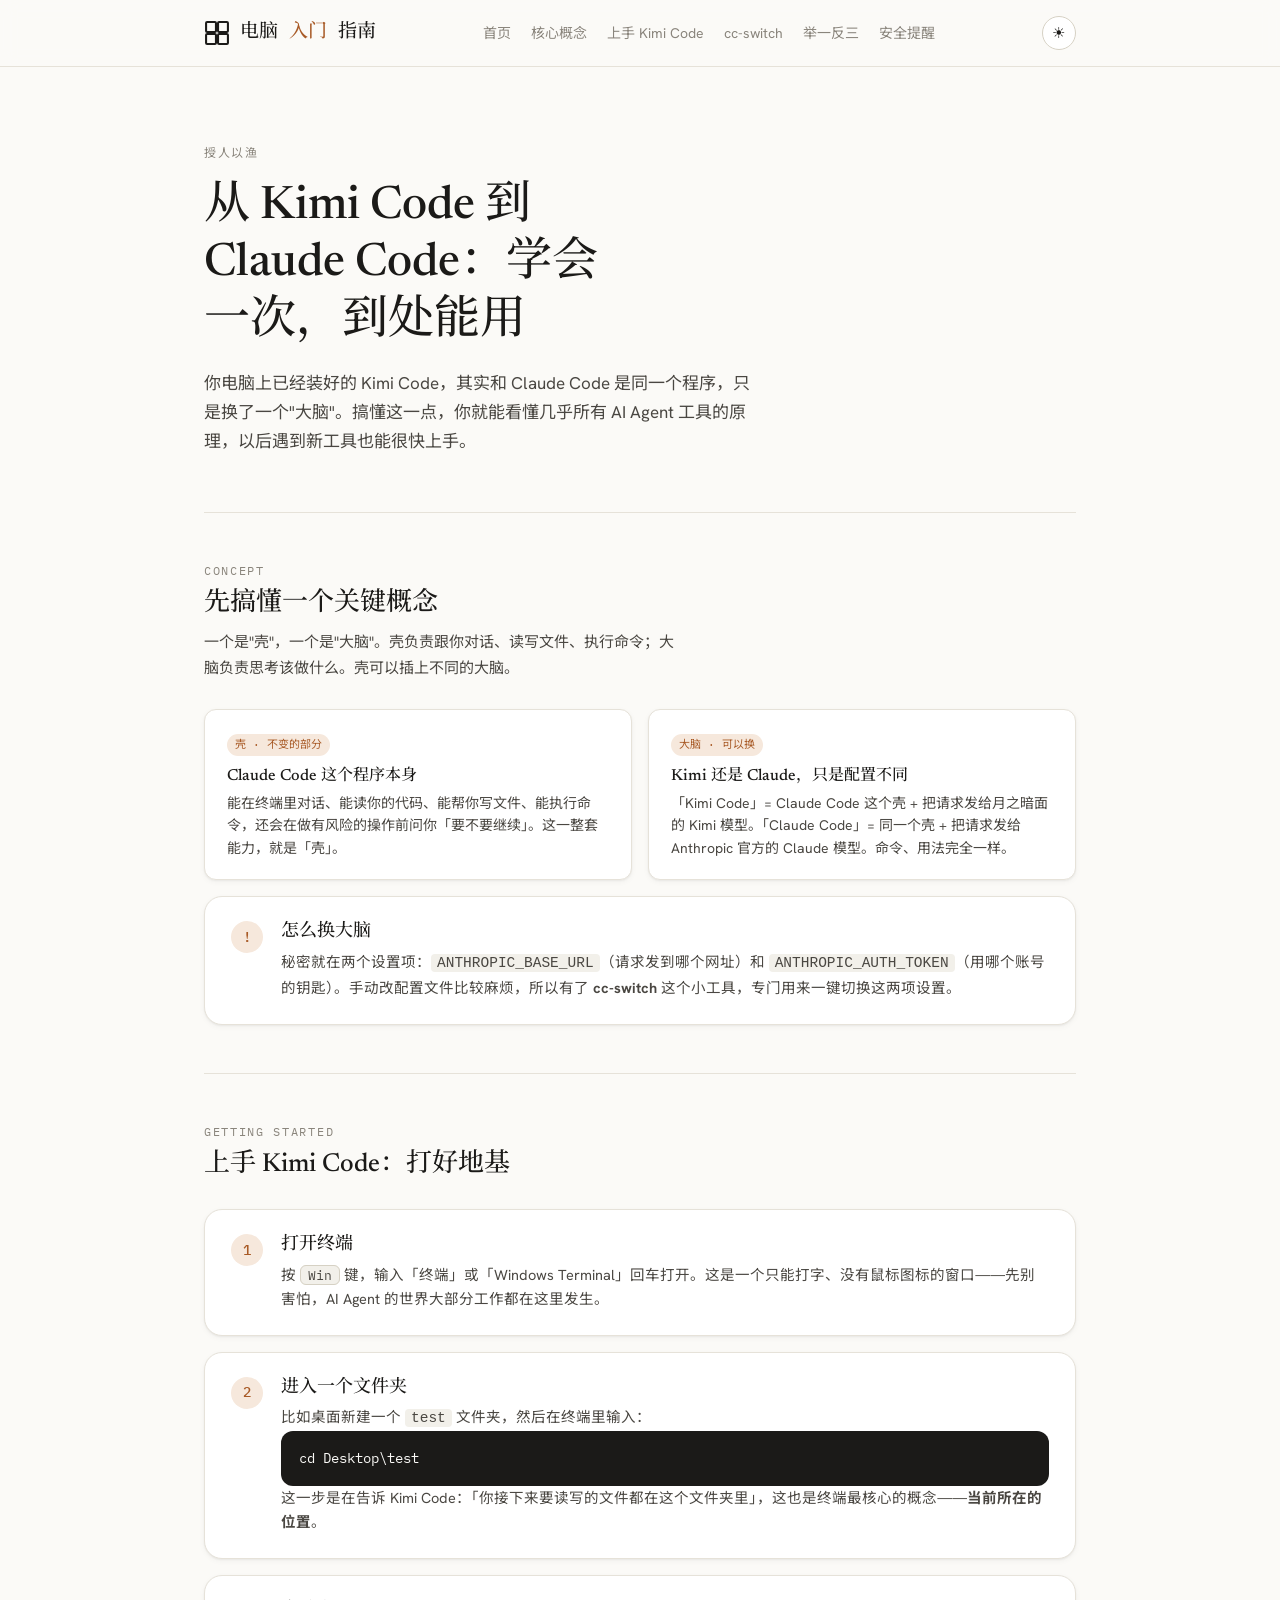
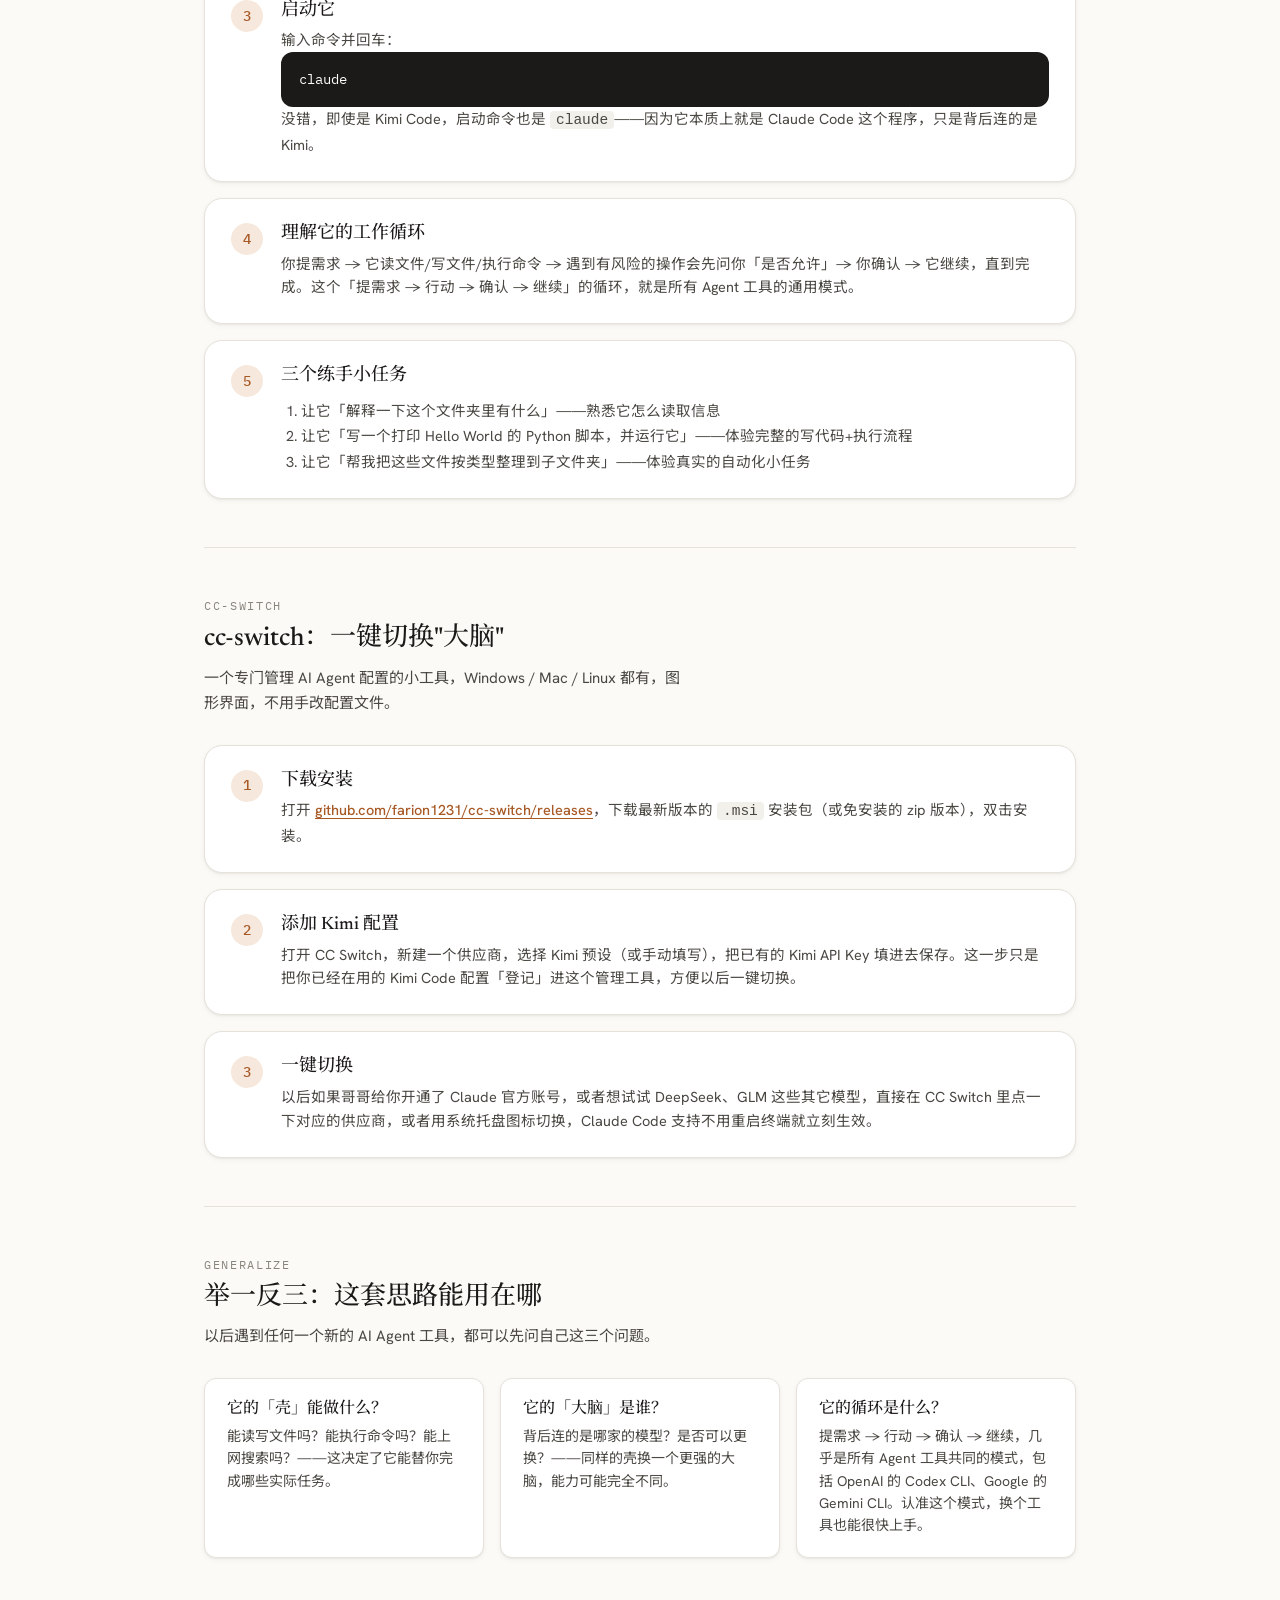
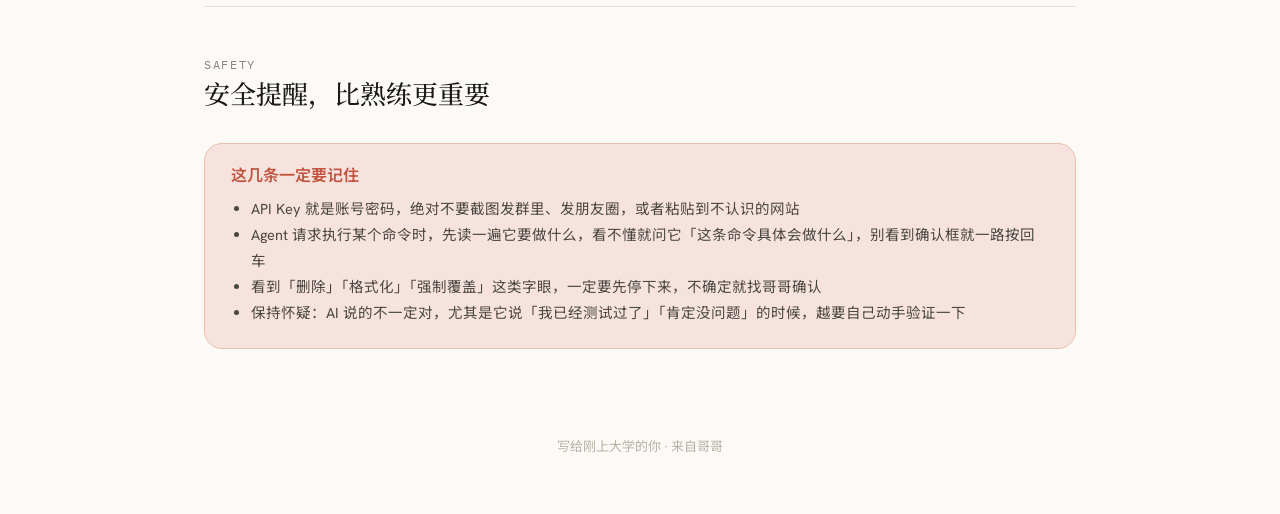
==== agent.html @ 042abc33 "Initial computer & AI agent onboarding guide" ====
<!DOCTYPE html>
<html lang="zh" data-theme="light">
<head>
<meta charset="UTF-8">
<meta name="viewport" content="width=device-width, initial-scale=1">
<title>Agent 实战教程 · 从 Kimi Code 到 Claude Code</title>
<link rel="icon" type="image/svg+xml" href="favicon.svg">
<script>
  (function () {
    try {
      var saved = localStorage.getItem('gn-theme');
      var theme = saved === 'dark' || saved === 'light'
        ? saved
        : (window.matchMedia('(prefers-color-scheme: dark)').matches ? 'dark' : 'light');
      document.documentElement.setAttribute('data-theme', theme);
    } catch (e) {}
  })();
</script>
<link rel="stylesheet" href="style.css">
</head>
<body>

<header>
  <div class="header-inner">
    <a class="brand" href="index.html"><svg viewBox="0 0 100 100" width="26" height="26" role="img" aria-label="Windows"><title>Windows</title><g fill="none" stroke="currentColor" stroke-width="8" stroke-linejoin="round"><rect x="8" y="8" width="38" height="38" rx="4"/><rect x="54" y="8" width="38" height="38" rx="4"/><rect x="8" y="54" width="38" height="38" rx="4"/><rect x="54" y="54" width="38" height="38" rx="4"/></g></svg>电脑 <span>入门</span> 指南</a>
    <nav>
      <a href="index.html">首页</a>
      <a href="#concept">核心概念</a>
      <a href="#kimi">上手 Kimi Code</a>
      <a href="#ccswitch">cc-switch</a>
      <a href="#generalize">举一反三</a>
      <a href="#safety">安全提醒</a>
    </nav>
    <button class="theme-btn" id="themeBtn" aria-label="切换深浅色模式">☀</button>
  </div>
</header>

<div class="container">
  <section class="hero">
    <span class="eyebrow">授人以渔</span>
    <h1>从 Kimi Code 到 Claude Code：学会一次，到处能用</h1>
    <p>你电脑上已经装好的 Kimi Code，其实和 Claude Code 是同一个程序，只是换了一个"大脑"。搞懂这一点，你就能看懂几乎所有 AI Agent 工具的原理，以后遇到新工具也能很快上手。</p>
  </section>

  <section id="concept">
    <div class="section-head">
      <span class="eyebrow">CONCEPT</span>
      <h2>先搞懂一个关键概念</h2>
      <p class="lead">一个是"壳"，一个是"大脑"。壳负责跟你对话、读写文件、执行命令；大脑负责思考该做什么。壳可以插上不同的大脑。</p>
    </div>
    <div class="grid">
      <div class="card">
        <span class="tag">壳 · 不变的部分</span>
        <h3>Claude Code 这个程序本身</h3>
        <p>能在终端里对话、能读你的代码、能帮你写文件、能执行命令，还会在做有风险的操作前问你「要不要继续」。这一整套能力，就是「壳」。</p>
      </div>
      <div class="card">
        <span class="tag">大脑 · 可以换</span>
        <h3>Kimi 还是 Claude，只是配置不同</h3>
        <p>「Kimi Code」= Claude Code 这个壳 + 把请求发给月之暗面的 Kimi 模型。「Claude Code」= 同一个壳 + 把请求发给 Anthropic 官方的 Claude 模型。命令、用法完全一样。</p>
      </div>
    </div>
    <div class="stage" style="margin-top:16px">
      <div class="stage-num">!</div>
      <div>
        <h3>怎么换大脑</h3>
        <p>秘密就在两个设置项：<code>ANTHROPIC_BASE_URL</code>（请求发到哪个网址）和 <code>ANTHROPIC_AUTH_TOKEN</code>（用哪个账号的钥匙）。手动改配置文件比较麻烦，所以有了 <b>cc-switch</b> 这个小工具，专门用来一键切换这两项设置。</p>
      </div>
    </div>
  </section>

  <section id="kimi">
    <div class="section-head">
      <span class="eyebrow">GETTING STARTED</span>
      <h2>上手 Kimi Code：打好地基</h2>
    </div>
    <div class="timeline">
      <div class="stage">
        <div class="stage-num">1</div>
        <div>
          <h3>打开终端</h3>
          <p>按 <kbd>Win</kbd> 键，输入「终端」或「Windows Terminal」回车打开。这是一个只能打字、没有鼠标图标的窗口——先别害怕，AI Agent 的世界大部分工作都在这里发生。</p>
        </div>
      </div>
      <div class="stage">
        <div class="stage-num">2</div>
        <div>
          <h3>进入一个文件夹</h3>
          <p>比如桌面新建一个 <code>test</code> 文件夹，然后在终端里输入：</p>
          <div class="code-block">cd Desktop\test</div>
          <p>这一步是在告诉 Kimi Code：「你接下来要读写的文件都在这个文件夹里」，这也是终端最核心的概念——<b>当前所在的位置</b>。</p>
        </div>
      </div>
      <div class="stage">
        <div class="stage-num">3</div>
        <div>
          <h3>启动它</h3>
          <p>输入命令并回车：</p>
          <div class="code-block">claude</div>
          <p>没错，即使是 Kimi Code，启动命令也是 <code>claude</code>——因为它本质上就是 Claude Code 这个程序，只是背后连的是 Kimi。</p>
        </div>
      </div>
      <div class="stage">
        <div class="stage-num">4</div>
        <div>
          <h3>理解它的工作循环</h3>
          <p>你提需求 → 它读文件/写文件/执行命令 → 遇到有风险的操作会先问你「是否允许」→ 你确认 → 它继续，直到完成。这个「提需求 → 行动 → 确认 → 继续」的循环，就是所有 Agent 工具的通用模式。</p>
        </div>
      </div>
      <div class="stage">
        <div class="stage-num">5</div>
        <div>
          <h3>三个练手小任务</h3>
          <ol>
            <li>让它「解释一下这个文件夹里有什么」——熟悉它怎么读取信息</li>
            <li>让它「写一个打印 Hello World 的 Python 脚本，并运行它」——体验完整的写代码+执行流程</li>
            <li>让它「帮我把这些文件按类型整理到子文件夹」——体验真实的自动化小任务</li>
          </ol>
        </div>
      </div>
    </div>
  </section>

  <section id="ccswitch">
    <div class="section-head">
      <span class="eyebrow">CC-SWITCH</span>
      <h2>cc-switch：一键切换"大脑"</h2>
      <p class="lead">一个专门管理 AI Agent 配置的小工具，Windows / Mac / Linux 都有，图形界面，不用手改配置文件。</p>
    </div>
    <div class="timeline">
      <div class="stage">
        <div class="stage-num">1</div>
        <div>
          <h3>下载安装</h3>
          <p>打开 <a class="link" href="https://github.com/farion1231/cc-switch/releases" target="_blank" rel="noopener">github.com/farion1231/cc-switch/releases</a>，下载最新版本的 <code>.msi</code> 安装包（或免安装的 zip 版本），双击安装。</p>
        </div>
      </div>
      <div class="stage">
        <div class="stage-num">2</div>
        <div>
          <h3>添加 Kimi 配置</h3>
          <p>打开 CC Switch，新建一个供应商，选择 Kimi 预设（或手动填写），把已有的 Kimi API Key 填进去保存。这一步只是把你已经在用的 Kimi Code 配置「登记」进这个管理工具，方便以后一键切换。</p>
        </div>
      </div>
      <div class="stage">
        <div class="stage-num">3</div>
        <div>
          <h3>一键切换</h3>
          <p>以后如果哥哥给你开通了 Claude 官方账号，或者想试试 DeepSeek、GLM 这些其它模型，直接在 CC Switch 里点一下对应的供应商，或者用系统托盘图标切换，Claude Code 支持不用重启终端就立刻生效。</p>
        </div>
      </div>
    </div>
  </section>

  <section id="generalize">
    <div class="section-head">
      <span class="eyebrow">GENERALIZE</span>
      <h2>举一反三：这套思路能用在哪</h2>
      <p class="lead">以后遇到任何一个新的 AI Agent 工具，都可以先问自己这三个问题。</p>
    </div>
    <div class="grid">
      <div class="card">
        <h3>它的「壳」能做什么？</h3>
        <p>能读写文件吗？能执行命令吗？能上网搜索吗？——这决定了它能替你完成哪些实际任务。</p>
      </div>
      <div class="card">
        <h3>它的「大脑」是谁？</h3>
        <p>背后连的是哪家的模型？是否可以更换？——同样的壳换一个更强的大脑，能力可能完全不同。</p>
      </div>
      <div class="card">
        <h3>它的循环是什么？</h3>
        <p>提需求 → 行动 → 确认 → 继续，几乎是所有 Agent 工具共同的模式，包括 OpenAI 的 Codex CLI、Google 的 Gemini CLI。认准这个模式，换个工具也能很快上手。</p>
      </div>
    </div>
  </section>

  <section id="safety">
    <div class="section-head">
      <span class="eyebrow">SAFETY</span>
      <h2>安全提醒，比熟练更重要</h2>
    </div>
    <div class="callout warn">
      <h3>这几条一定要记住</h3>
      <ul>
        <li>API Key 就是账号密码，绝对不要截图发群里、发朋友圈，或者粘贴到不认识的网站</li>
        <li>Agent 请求执行某个命令时，先读一遍它要做什么，看不懂就问它「这条命令具体会做什么」，别看到确认框就一路按回车</li>
        <li>看到「删除」「格式化」「强制覆盖」这类字眼，一定要先停下来，不确定就找哥哥确认</li>
        <li>保持怀疑：AI 说的不一定对，尤其是它说「我已经测试过了」「肯定没问题」的时候，越要自己动手验证一下</li>
      </ul>
    </div>
  </section>

  <footer>
    <p>写给刚上大学的你 · 来自哥哥</p>
  </footer>
</div>

<script>
  var btn = document.getElementById('themeBtn');
  function syncBtn(){
    var t = document.documentElement.getAttribute('data-theme');
    btn.textContent = t === 'dark' ? '☾' : '☀';
  }
  syncBtn();
  btn.addEventListener('click', function () {
    var current = document.documentElement.getAttribute('data-theme');
    var next = current === 'dark' ? 'light' : 'dark';
    document.documentElement.setAttribute('data-theme', next);
    try { localStorage.setItem('gn-theme', next); } catch (e) {}
    syncBtn();
  });
</script>

</body>
</html>
---- style.css ----
@import url("https://fonts.googleapis.com/css2?family=Newsreader:ital,wght@0,400;0,500;0,600;1,400&family=Hanken+Grotesk:wght@400;500;600;700&family=IBM+Plex+Mono:wght@400;500&family=Noto+Serif+SC:wght@400;500;600&family=Noto+Sans+SC:wght@400;500&display=swap");

:root{
  --paper:#fbfaf7; --paper-raised:#fff; --paper-sunken:#f2f0ea;
  --ink:#1b1a18; --ink-soft:#4a4742; --ink-mute:#8a857c; --ink-faint:#b7b1a5;
  --line:#e6e2d9; --line-strong:#d6d1c4;
  --accent:#d97a3f; --accent-ink:#a85a26; --accent-soft:#f6e8dc; --accent-line:#e8c6a8;
  --positive:#5f9a6e; --caution:#c98f3a; --critical:#c1543f;
  --critical-soft:#f7e3de; --critical-line:#eabdac;
  --radius-sm:8px; --radius-md:12px; --radius-lg:18px; --radius-pill:999px;
  --shadow-sm:0 1px 2px rgba(27,26,24,.05), 0 2px 6px rgba(27,26,24,.04);
  --shadow-md:0 2px 4px rgba(27,26,24,.04), 0 8px 24px rgba(27,26,24,.07);
  --font-serif:"Newsreader","Noto Serif SC",Georgia,"Songti SC",serif;
  --font-sans:"Hanken Grotesk","Noto Sans SC","Microsoft YaHei",system-ui,"PingFang SC",sans-serif;
  --font-mono:"IBM Plex Mono",ui-monospace,"SFMono-Regular","Noto Sans SC",monospace;
  --page-max:920px;
}
[data-theme=dark]{
  --paper:#16150f; --paper-raised:#201e18; --paper-sunken:#100f0b;
  --ink:#f3f0e7; --ink-soft:#c6c0b2; --ink-mute:#8f897b; --ink-faint:#625d52;
  --line:#2c2a23; --line-strong:#3b382f;
  --accent:#e08a4f; --accent-ink:#f0a86a; --accent-soft:#332417; --accent-line:#4a3520;
  --critical-soft:#3a201a; --critical-line:#5a2f24;
  --shadow-sm:0 1px 2px rgba(0,0,0,.35); --shadow-md:0 2px 4px rgba(0,0,0,.35), 0 8px 24px rgba(0,0,0,.45);
}
*,*::before,*::after{box-sizing:border-box}
html{-webkit-text-size-adjust:100%}
body{
  margin:0; background:var(--paper); color:var(--ink-soft);
  font-family:var(--font-sans); font-size:16px; line-height:1.6;
  -webkit-font-smoothing:antialiased; transition:background-color .3s, color .3s;
}
h1,h2,h3{font-family:var(--font-serif); color:var(--ink); font-weight:500; line-height:1.25; margin:0}
p{margin:0}
a{color:inherit}
.container{max-width:var(--page-max); margin:0 auto; padding:0 24px}

header{position:sticky; top:0; z-index:10; background:color-mix(in srgb, var(--paper) 88%, transparent); backdrop-filter:blur(8px); border-bottom:1px solid var(--line)}
.header-inner{display:flex; align-items:center; justify-content:space-between; padding:16px 24px; max-width:var(--page-max); margin:0 auto; gap:16px}
.brand{display:inline-flex; align-items:center; gap:10px; font-family:var(--font-serif); font-size:19px; font-weight:500; color:var(--ink); letter-spacing:.02em; text-decoration:none; flex:none}
.brand span{color:var(--accent-ink)}
.brand svg{flex:none; display:block; color:var(--ink)}
nav{display:flex; gap:20px; flex-wrap:wrap}
nav a{font-size:14px; color:var(--ink-mute); text-decoration:none; transition:color .15s; white-space:nowrap}
nav a:hover, nav a.active{color:var(--accent-ink)}
.theme-btn{
  border:1px solid var(--line-strong); background:var(--paper-raised); color:var(--ink);
  width:34px; height:34px; border-radius:var(--radius-pill); cursor:pointer; flex:none;
  display:flex; align-items:center; justify-content:center; font-size:15px;
}

.hero{padding:72px 0 56px}
.eyebrow{font-family:var(--font-mono); font-size:12px; letter-spacing:.14em; text-transform:uppercase; color:var(--ink-mute)}
.hero h1{font-size:clamp(32px,5vw,46px); margin-top:14px; max-width:16ch}
.hero p{margin-top:18px; font-size:17px; color:var(--ink-soft); max-width:56ch; line-height:1.7}

section{padding:48px 0}
section + section{border-top:1px solid var(--line)}
.section-head{margin-bottom:28px}
.section-head .eyebrow{margin-bottom:8px; display:block}
.section-head h2{font-size:26px}
.section-head p.lead{margin-top:10px; font-size:15px; color:var(--ink-soft); max-width:60ch; line-height:1.7}

.timeline{display:flex; flex-direction:column; gap:16px}
.stage{
  background:var(--paper-raised); border:1px solid var(--line); border-radius:var(--radius-lg);
  padding:24px 26px; box-shadow:var(--shadow-sm); display:flex; gap:18px;
}
.stage-num{
  flex:none; width:32px; height:32px; border-radius:50%; background:var(--accent-soft); color:var(--accent-ink);
  display:flex; align-items:center; justify-content:center; font-family:var(--font-mono); font-size:14px; font-weight:500;
}
.stage h3{font-size:18px; margin-bottom:6px}
.stage .stage-when{font-family:var(--font-mono); font-size:12px; color:var(--ink-mute); margin-bottom:8px; display:block}
.stage p{font-size:14.5px; color:var(--ink-soft); line-height:1.65}
.stage ul, .stage ol{margin:10px 0 0; padding-left:20px; font-size:14.5px; color:var(--ink-soft); line-height:1.75}
.stage code{background:var(--paper-sunken); padding:1px 6px; border-radius:4px}

.grid{display:grid; grid-template-columns:repeat(auto-fit,minmax(240px,1fr)); gap:16px}
.card{
  background:var(--paper-raised); border:1px solid var(--line); border-radius:var(--radius-md);
  padding:20px 22px; box-shadow:var(--shadow-sm);
}
.card h3{font-size:16px; margin-bottom:6px}
.card .tag{font-family:var(--font-mono); font-size:11px; color:var(--accent-ink); background:var(--accent-soft); padding:2px 8px; border-radius:var(--radius-pill); display:inline-block; margin-bottom:10px}
.card p{font-size:14px; color:var(--ink-soft); line-height:1.6}
.card a.link{font-size:13px; color:var(--accent-ink); text-decoration:underline; text-underline-offset:3px}
a.link{color:var(--accent-ink); text-decoration:underline; text-underline-offset:3px; font-weight:500}

.software-group{margin-bottom:26px}
.software-group h3{color:var(--ink-mute); font-family:var(--font-mono); font-weight:400; letter-spacing:.04em; text-transform:uppercase; font-size:12px; margin-bottom:12px}
.pill-list{display:flex; flex-wrap:wrap; gap:10px}
.pill{
  background:var(--paper-sunken); border:1px solid var(--line); border-radius:var(--radius-md);
  padding:12px 16px; font-size:14px; flex:1 1 220px;
}
.pill b{color:var(--ink); font-weight:500}
.pill .desc{display:block; margin-top:4px; color:var(--ink-mute); font-size:13px; line-height:1.5}

.callout{
  background:var(--accent-soft); border:1px solid var(--accent-line); border-radius:var(--radius-lg);
  padding:22px 26px;
}
.callout h3{color:var(--accent-ink); font-size:16px; margin-bottom:10px; font-family:var(--font-sans); font-weight:600}
.callout ul{margin:0; padding-left:20px; color:var(--ink-soft); font-size:14.5px; line-height:1.8}
.callout.warn{background:var(--critical-soft); border-color:var(--critical-line)}
.callout.warn h3{color:var(--critical)}

.code-block{
  background:var(--ink); color:var(--paper);
  font-family:var(--font-mono); font-size:13.5px; line-height:1.7;
  border-radius:var(--radius-md); padding:16px 18px; overflow-x:auto; white-space:pre;
}
[data-theme=dark] .code-block{background:var(--paper-sunken); color:var(--ink-soft); border:1px solid var(--line)}
kbd{
  font-family:var(--font-mono); font-size:12.5px; background:var(--paper-sunken);
  border:1px solid var(--line-strong); border-radius:6px; padding:1px 7px;
}

footer{padding:40px 0 60px; text-align:center}
footer p{font-size:13px; color:var(--ink-faint)}
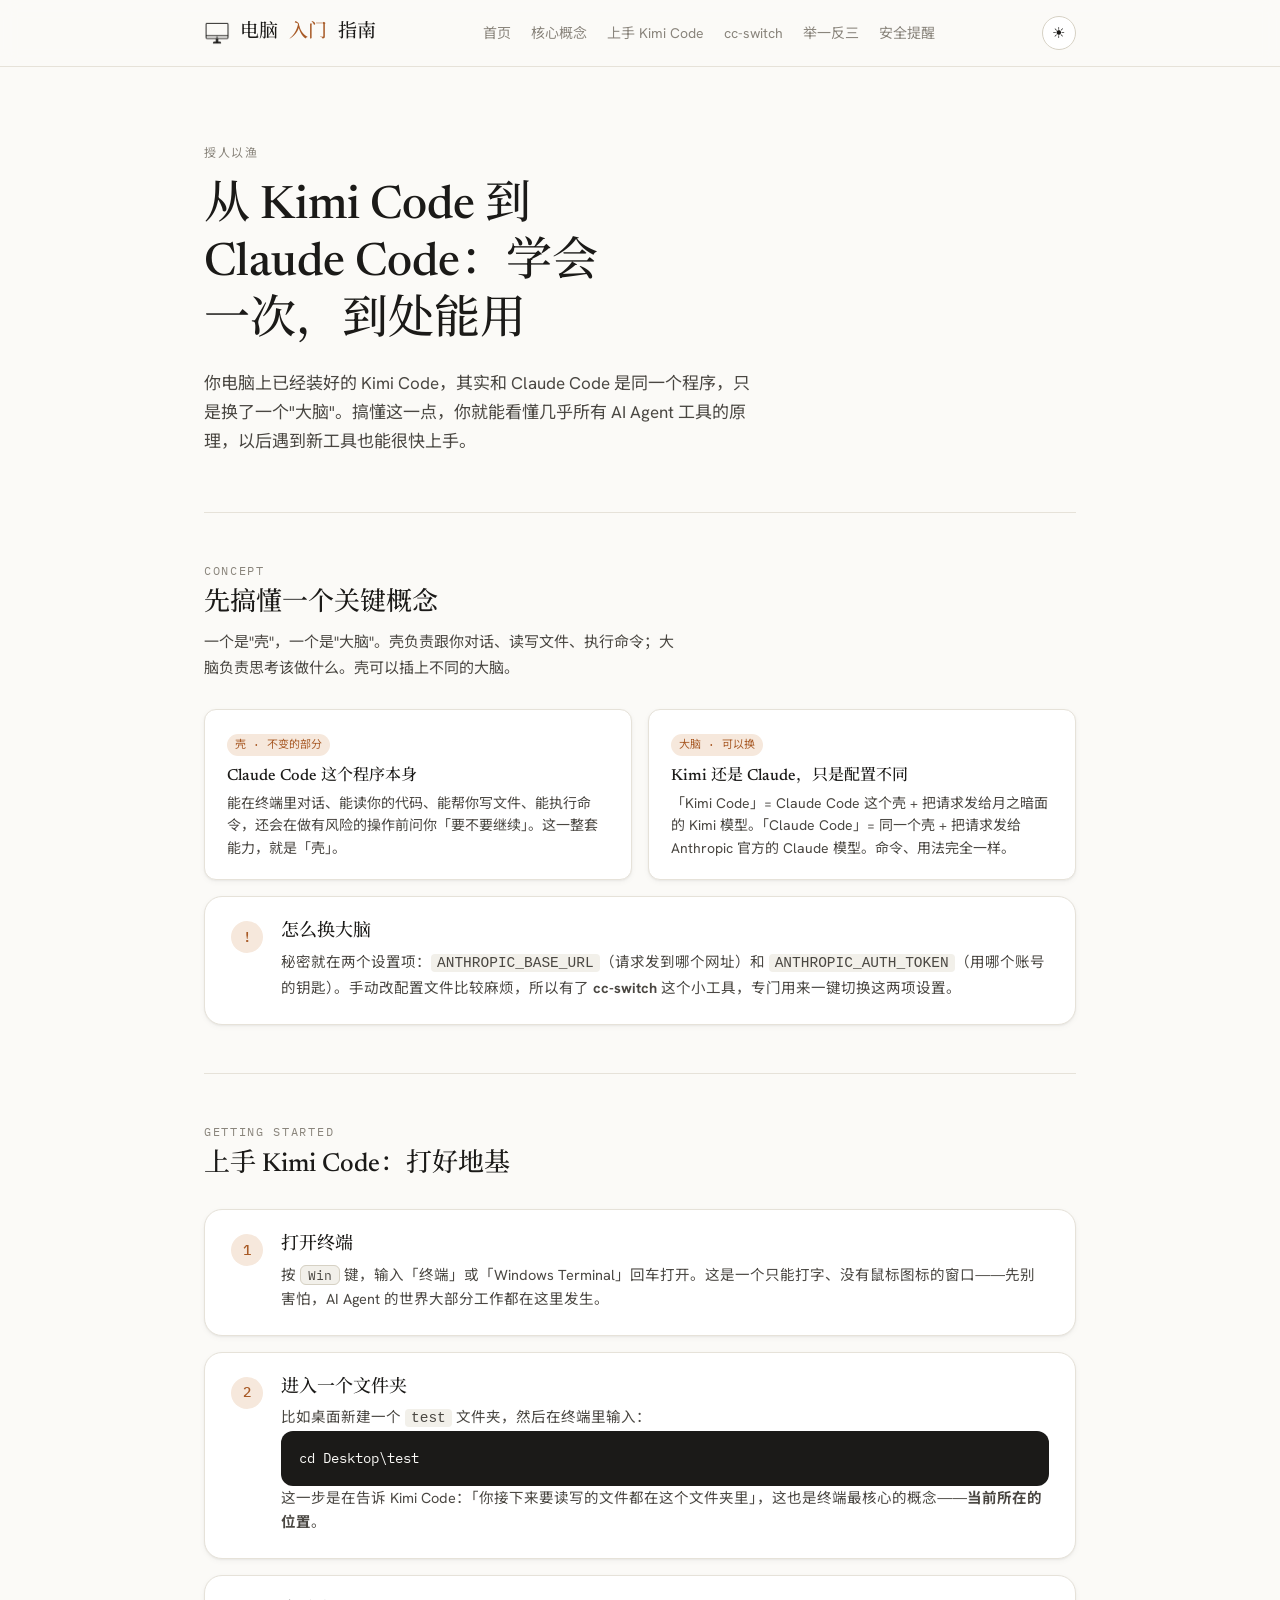
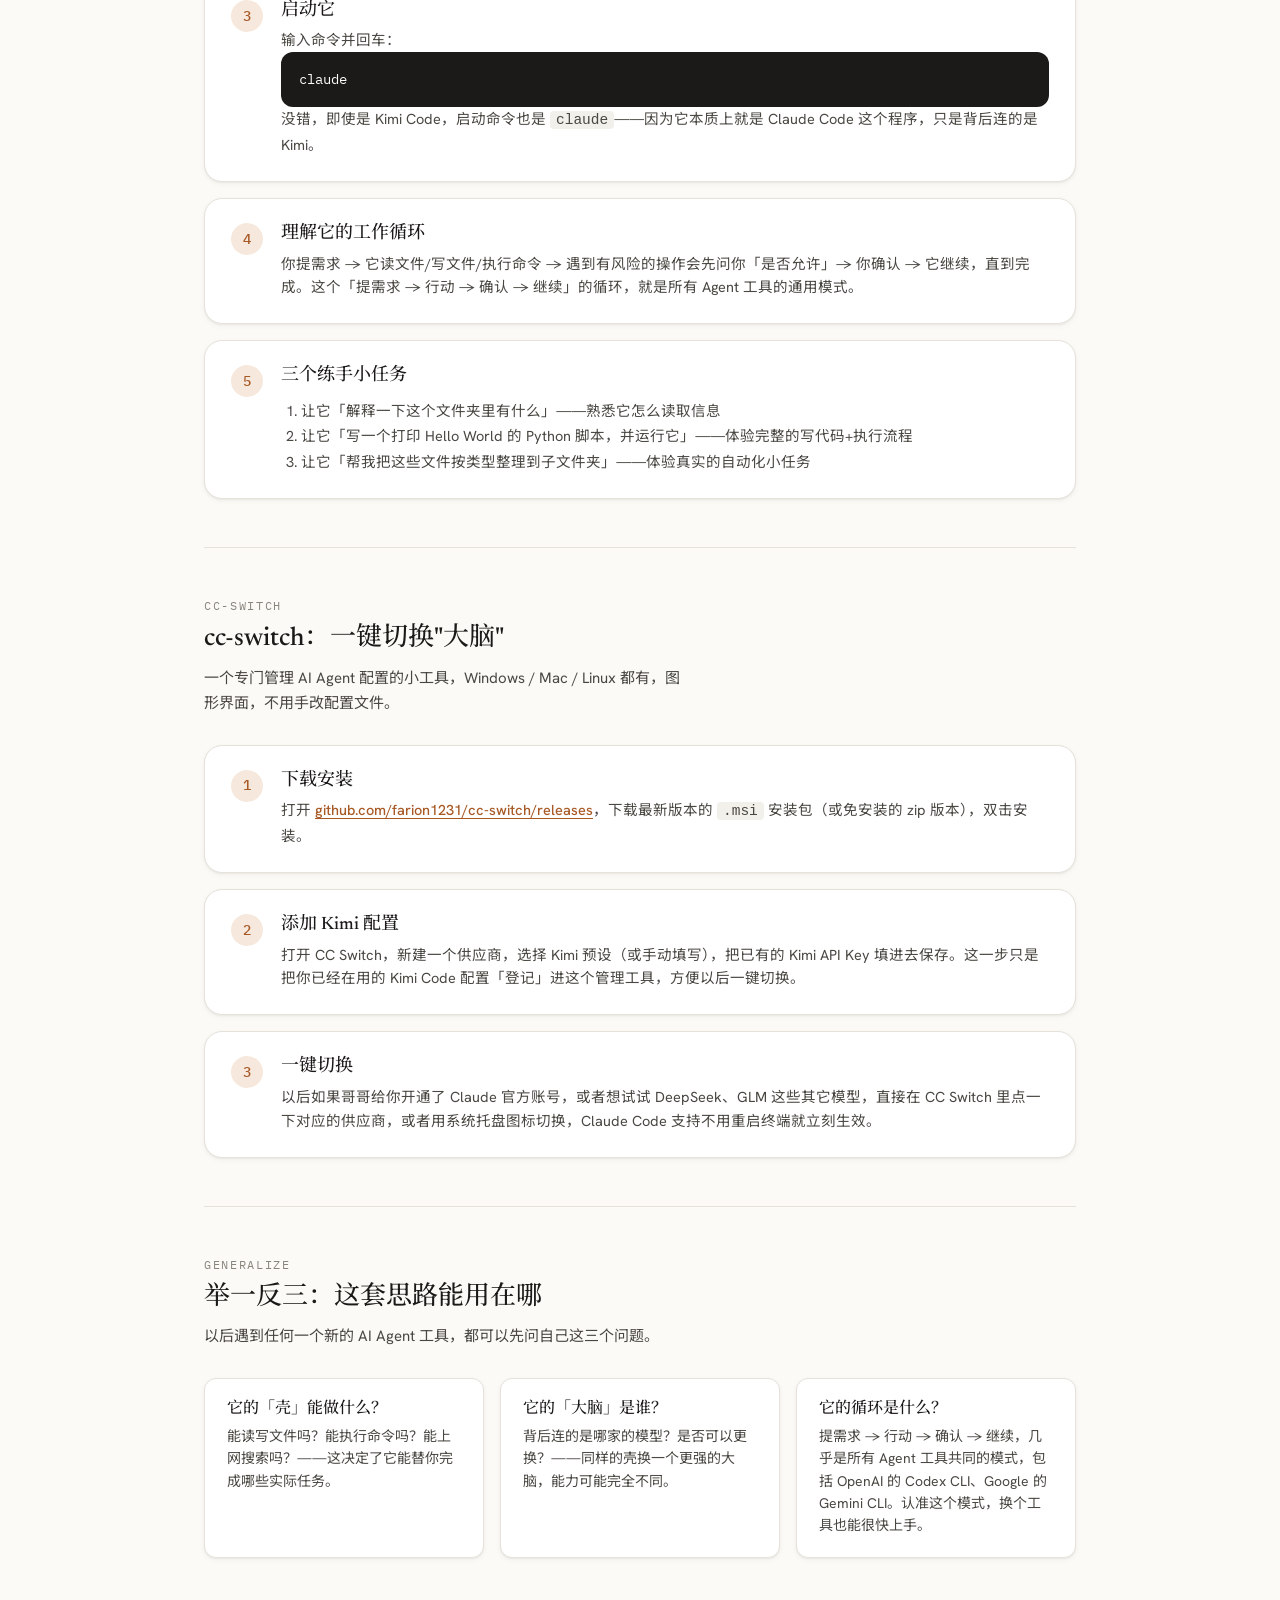
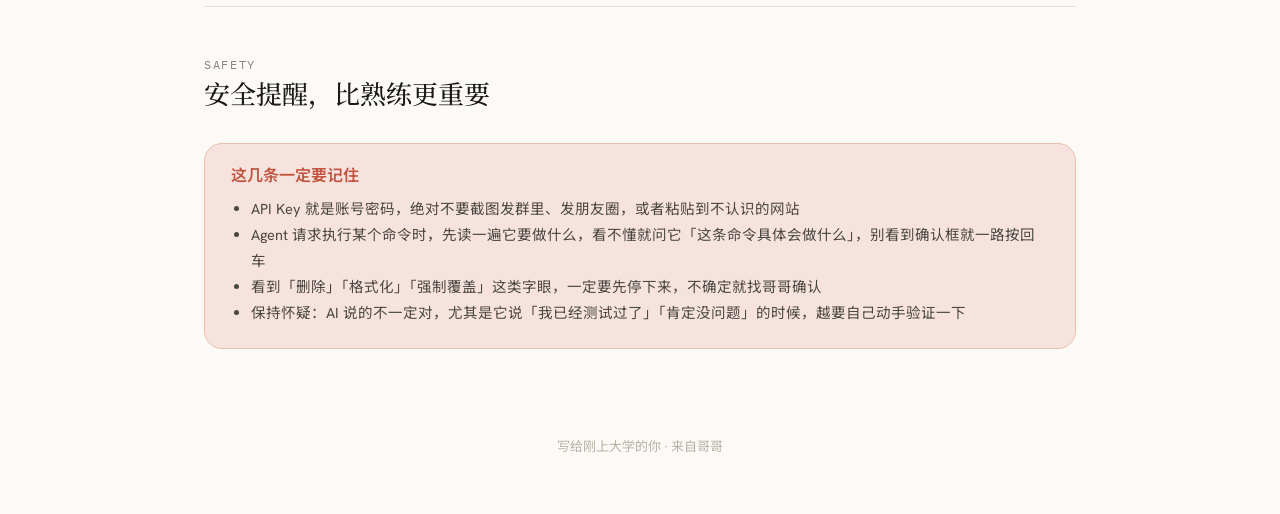
==== commit 4d737ee1: "Use provided monitor logo; update software list (Snipaste, CopyQ, drop Bitwarden, add Obsidian); add" ====
--- a/agent.html
+++ b/agent.html
@@ -4,7 +4,7 @@
 <meta charset="UTF-8">
 <meta name="viewport" content="width=device-width, initial-scale=1">
 <title>Agent 实战教程 · 从 Kimi Code 到 Claude Code</title>
-<link rel="icon" type="image/svg+xml" href="favicon.svg">
+<link rel="icon" type="image/png" href="favicon.png">
 <script>
   (function () {
     try {
@@ -22,7 +22,7 @@
 
 <header>
   <div class="header-inner">
-    <a class="brand" href="index.html"><svg viewBox="0 0 100 100" width="26" height="26" role="img" aria-label="Windows"><title>Windows</title><g fill="none" stroke="currentColor" stroke-width="8" stroke-linejoin="round"><rect x="8" y="8" width="38" height="38" rx="4"/><rect x="54" y="8" width="38" height="38" rx="4"/><rect x="8" y="54" width="38" height="38" rx="4"/><rect x="54" y="54" width="38" height="38" rx="4"/></g></svg>电脑 <span>入门</span> 指南</a>
+    <a class="brand" href="index.html"><img src="logo.png" width="26" height="24" alt="电脑" role="presentation">电脑 <span>入门</span> 指南</a>
     <nav>
       <a href="index.html">首页</a>
       <a href="#concept">核心概念</a>
--- a/style.css
+++ b/style.css
@@ -39,7 +39,8 @@
 .header-inner{display:flex; align-items:center; justify-content:space-between; padding:16px 24px; max-width:var(--page-max); margin:0 auto; gap:16px}
 .brand{display:inline-flex; align-items:center; gap:10px; font-family:var(--font-serif); font-size:19px; font-weight:500; color:var(--ink); letter-spacing:.02em; text-decoration:none; flex:none}
 .brand span{color:var(--accent-ink)}
-.brand svg{flex:none; display:block; color:var(--ink)}
+.brand img{flex:none; display:block; width:26px; height:auto}
+[data-theme=dark] .brand img{filter:invert(1) brightness(1.6)}
 nav{display:flex; gap:20px; flex-wrap:wrap}
 nav a{font-size:14px; color:var(--ink-mute); text-decoration:none; transition:color .15s; white-space:nowrap}
 nav a:hover, nav a.active{color:var(--accent-ink)}
@@ -96,6 +97,13 @@
 }
 .pill b{color:var(--ink); font-weight:500}
 .pill .desc{display:block; margin-top:4px; color:var(--ink-mute); font-size:13px; line-height:1.5}
+.pill-link{font-family:var(--font-mono); font-size:11px; color:var(--accent-ink); text-decoration:underline; text-underline-offset:2px; margin-left:6px}
+
+.md-table{width:100%; border-collapse:collapse; background:var(--paper-raised); border:1px solid var(--line); border-radius:var(--radius-md); overflow:hidden}
+.md-table th, .md-table td{text-align:left; padding:10px 16px; font-size:14px; border-bottom:1px solid var(--line)}
+.md-table th{font-family:var(--font-mono); font-size:11px; letter-spacing:.06em; text-transform:uppercase; color:var(--ink-mute); background:var(--paper-sunken)}
+.md-table td:first-child{font-family:var(--font-mono); font-size:13px; color:var(--accent-ink); white-space:nowrap}
+.md-table tr:last-child td{border-bottom:none}
 
 .callout{
   background:var(--accent-soft); border:1px solid var(--accent-line); border-radius:var(--radius-lg);
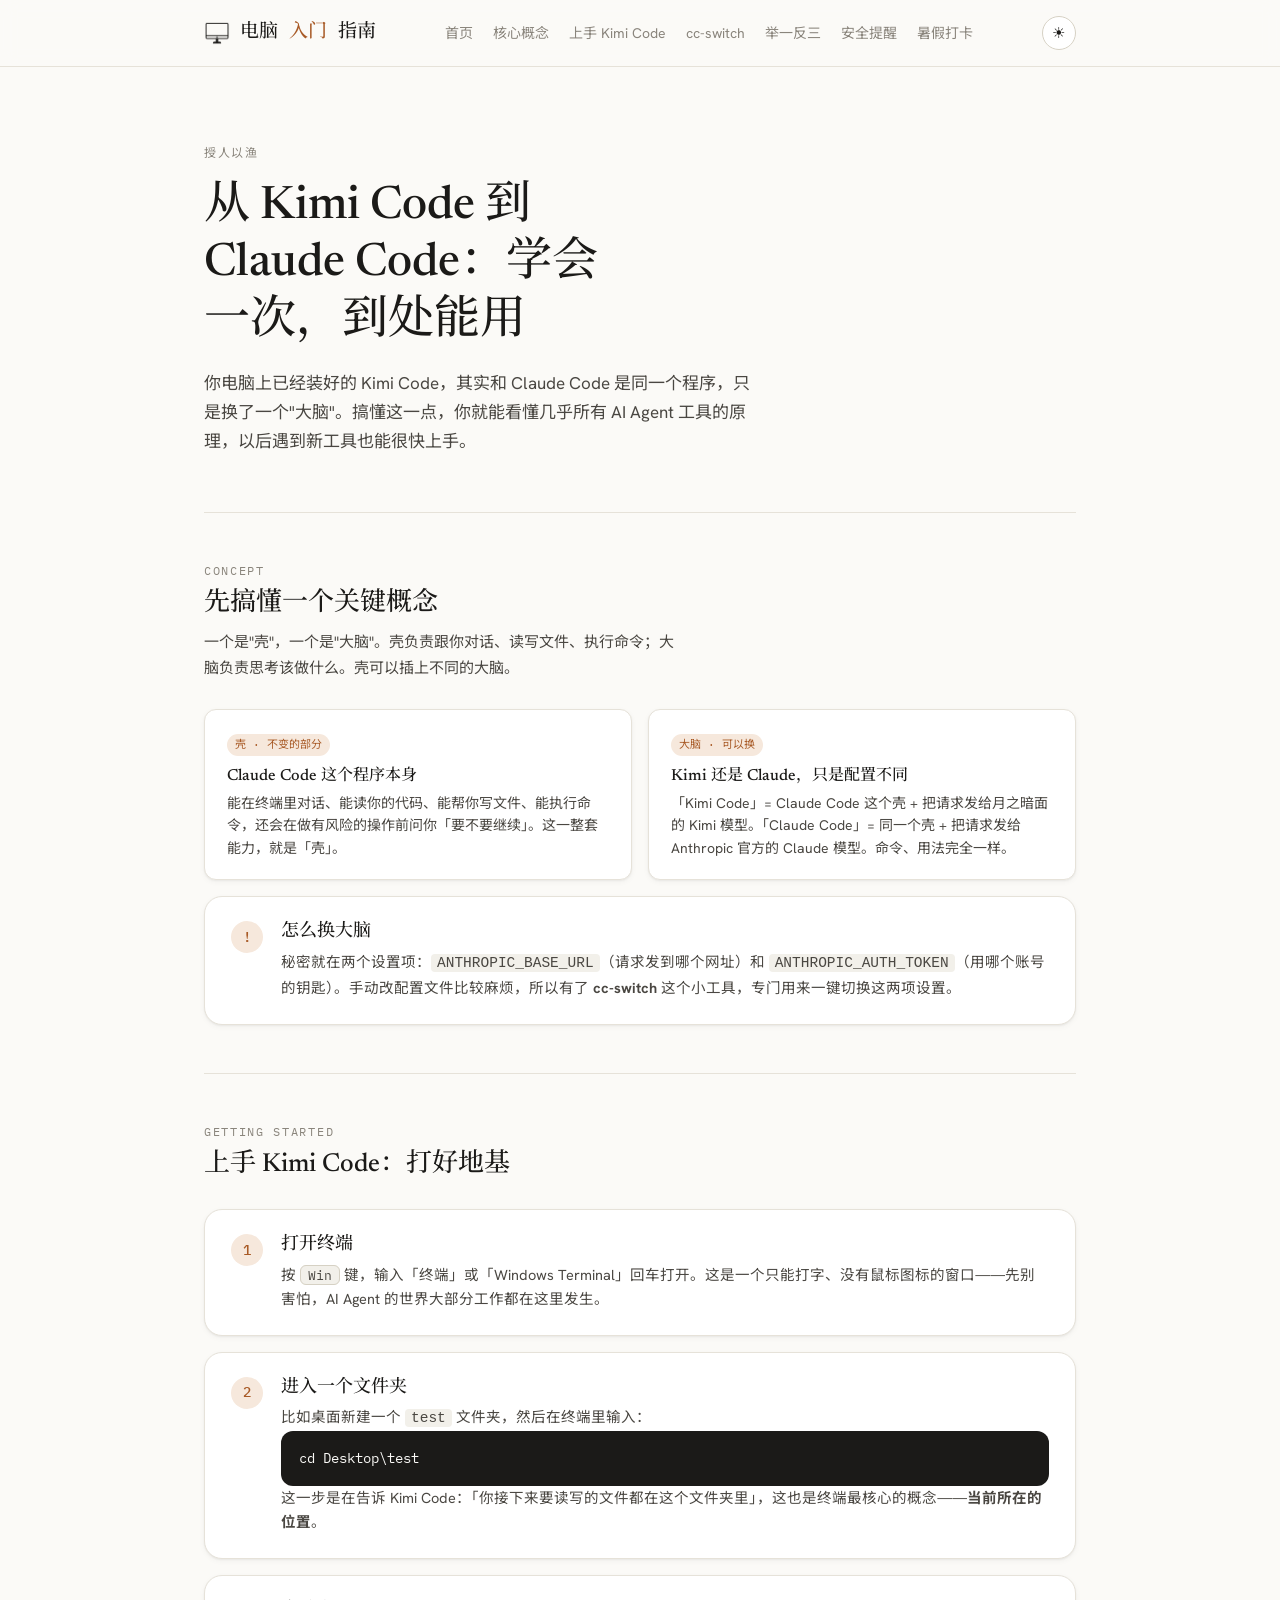
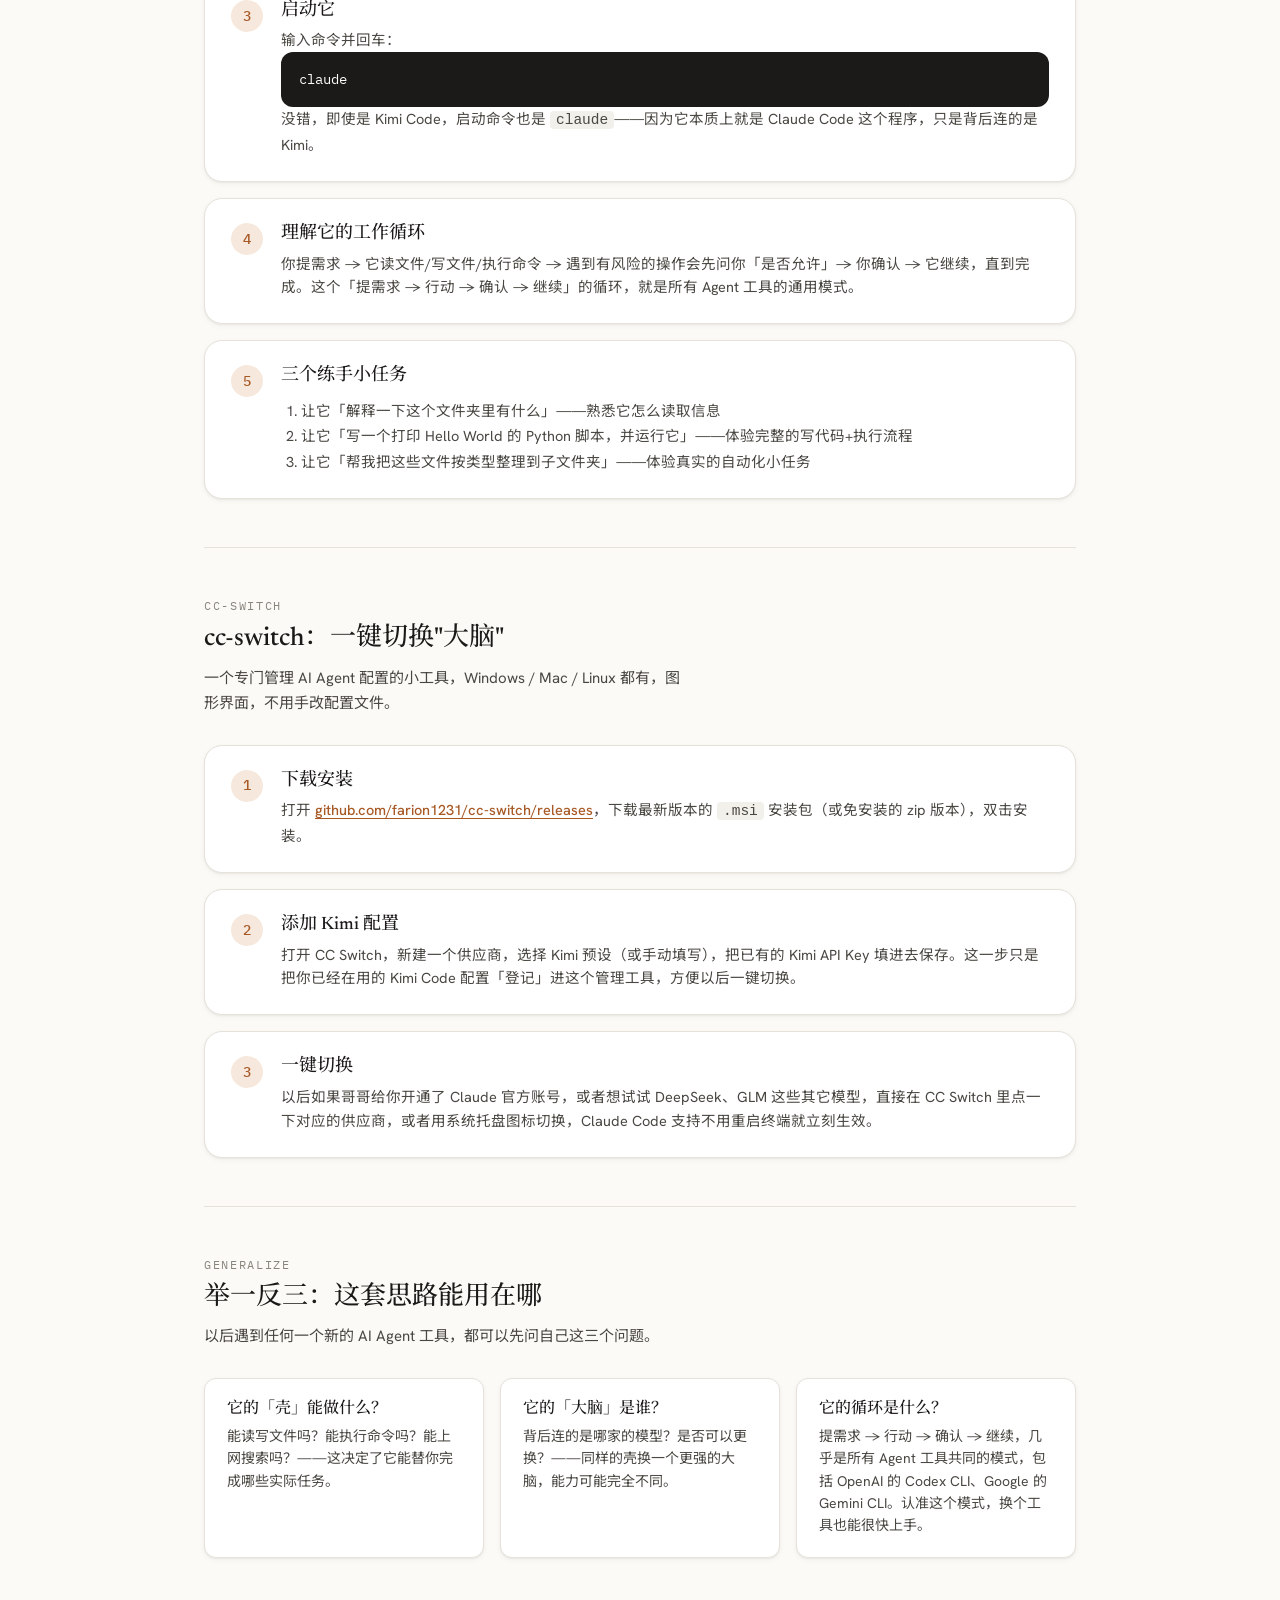
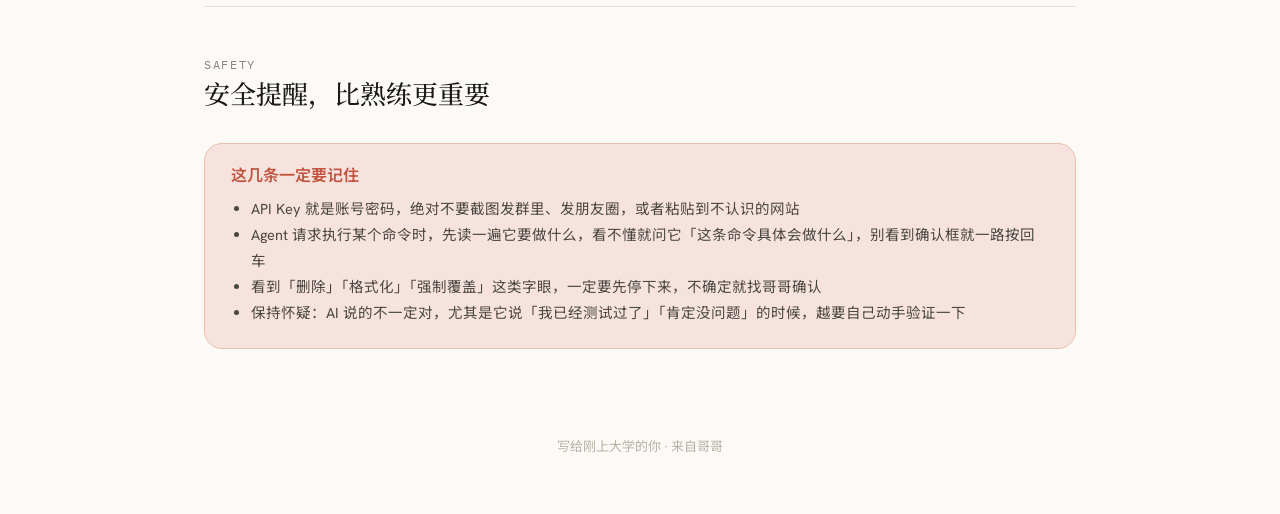
==== commit 23383688: "Add summer checkpoint checklist page with progress tracking and mentor guidance" ====
--- a/agent.html
+++ b/agent.html
@@ -30,6 +30,7 @@
       <a href="#ccswitch">cc-switch</a>
       <a href="#generalize">举一反三</a>
       <a href="#safety">安全提醒</a>
+      <a href="homework.html">暑假打卡</a>
     </nav>
     <button class="theme-btn" id="themeBtn" aria-label="切换深浅色模式">☀</button>
   </div>
--- a/style.css
+++ b/style.css
@@ -78,6 +78,15 @@
 .stage code{background:var(--paper-sunken); padding:1px 6px; border-radius:4px}
 
 .grid{display:grid; grid-template-columns:repeat(auto-fit,minmax(240px,1fr)); gap:16px}
+.grid-wide{grid-template-columns:repeat(auto-fit,minmax(320px,1fr))}
+.qa{
+  background:var(--paper-raised); border:1px solid var(--line); border-radius:var(--radius-lg);
+  padding:20px 22px; box-shadow:var(--shadow-sm);
+}
+.qa .q{font-family:var(--font-serif); font-size:16px; color:var(--ink); line-height:1.5}
+.qa .q::before{content:"Q  "; color:var(--accent-ink); font-family:var(--font-mono); font-weight:600; font-size:13px}
+.qa .a{font-size:14px; color:var(--ink-soft); line-height:1.7; margin-top:12px; padding-top:12px; border-top:1px dashed var(--line)}
+.qa .a::before{content:"→ "; color:var(--accent-ink); font-weight:600}
 .card{
   background:var(--paper-raised); border:1px solid var(--line); border-radius:var(--radius-md);
   padding:20px 22px; box-shadow:var(--shadow-sm);
@@ -85,7 +94,7 @@
 .card h3{font-size:16px; margin-bottom:6px}
 .card .tag{font-family:var(--font-mono); font-size:11px; color:var(--accent-ink); background:var(--accent-soft); padding:2px 8px; border-radius:var(--radius-pill); display:inline-block; margin-bottom:10px}
 .card p{font-size:14px; color:var(--ink-soft); line-height:1.6}
-.card a.link{font-size:13px; color:var(--accent-ink); text-decoration:underline; text-underline-offset:3px}
+.card a.link{font-size:13px; color:var(--accent-ink); text-decoration:underline; text-underline-offset:3px; display:block; margin-top:12px}
 a.link{color:var(--accent-ink); text-decoration:underline; text-underline-offset:3px; font-weight:500}
 
 .software-group{margin-bottom:26px}
@@ -127,3 +136,27 @@
 
 footer{padding:40px 0 60px; text-align:center}
 footer p{font-size:13px; color:var(--ink-faint)}
+
+.progress-wrap{display:flex; align-items:center; gap:14px; margin-bottom:32px}
+.progress-track{flex:1; height:10px; background:var(--paper-sunken); border-radius:var(--radius-pill); overflow:hidden; border:1px solid var(--line)}
+.progress-fill{height:100%; width:0%; background:var(--accent); border-radius:var(--radius-pill); transition:width .3s}
+.progress-label{font-family:var(--font-mono); font-size:13px; color:var(--ink-mute); flex:none; white-space:nowrap}
+
+.week{
+  background:var(--paper-raised); border:1px solid var(--line); border-radius:var(--radius-lg);
+  padding:22px 24px; box-shadow:var(--shadow-sm); margin-bottom:16px;
+}
+.week-head{display:flex; align-items:baseline; justify-content:space-between; gap:10px; flex-wrap:wrap; margin-bottom:14px}
+.week-head h3{font-size:17px}
+.week-when{font-family:var(--font-mono); font-size:12px; color:var(--ink-mute); white-space:nowrap}
+.check-item{display:flex; align-items:flex-start; gap:10px; padding:11px 0; border-top:1px solid var(--line)}
+.check-item:first-of-type{border-top:none; padding-top:0}
+.check-item input[type=checkbox]{margin-top:3px; width:16px; height:16px; accent-color:var(--accent); flex:none; cursor:pointer}
+.check-item label{font-size:14.5px; color:var(--ink-soft); line-height:1.6; cursor:pointer}
+.check-item label .verify{display:block; margin-top:3px; font-size:12.5px; color:var(--ink-mute)}
+.check-item input:checked + label{color:var(--ink-faint); text-decoration:line-through}
+.check-item input:checked + label .verify{text-decoration:none}
+
+.mentor-note{background:var(--paper-sunken); border:1px dashed var(--line-strong); border-radius:var(--radius-lg); padding:22px 26px}
+.mentor-note .eyebrow{margin-bottom:10px; display:block}
+.mentor-note ul{margin:0; padding-left:20px; color:var(--ink-soft); font-size:14.5px; line-height:1.85}
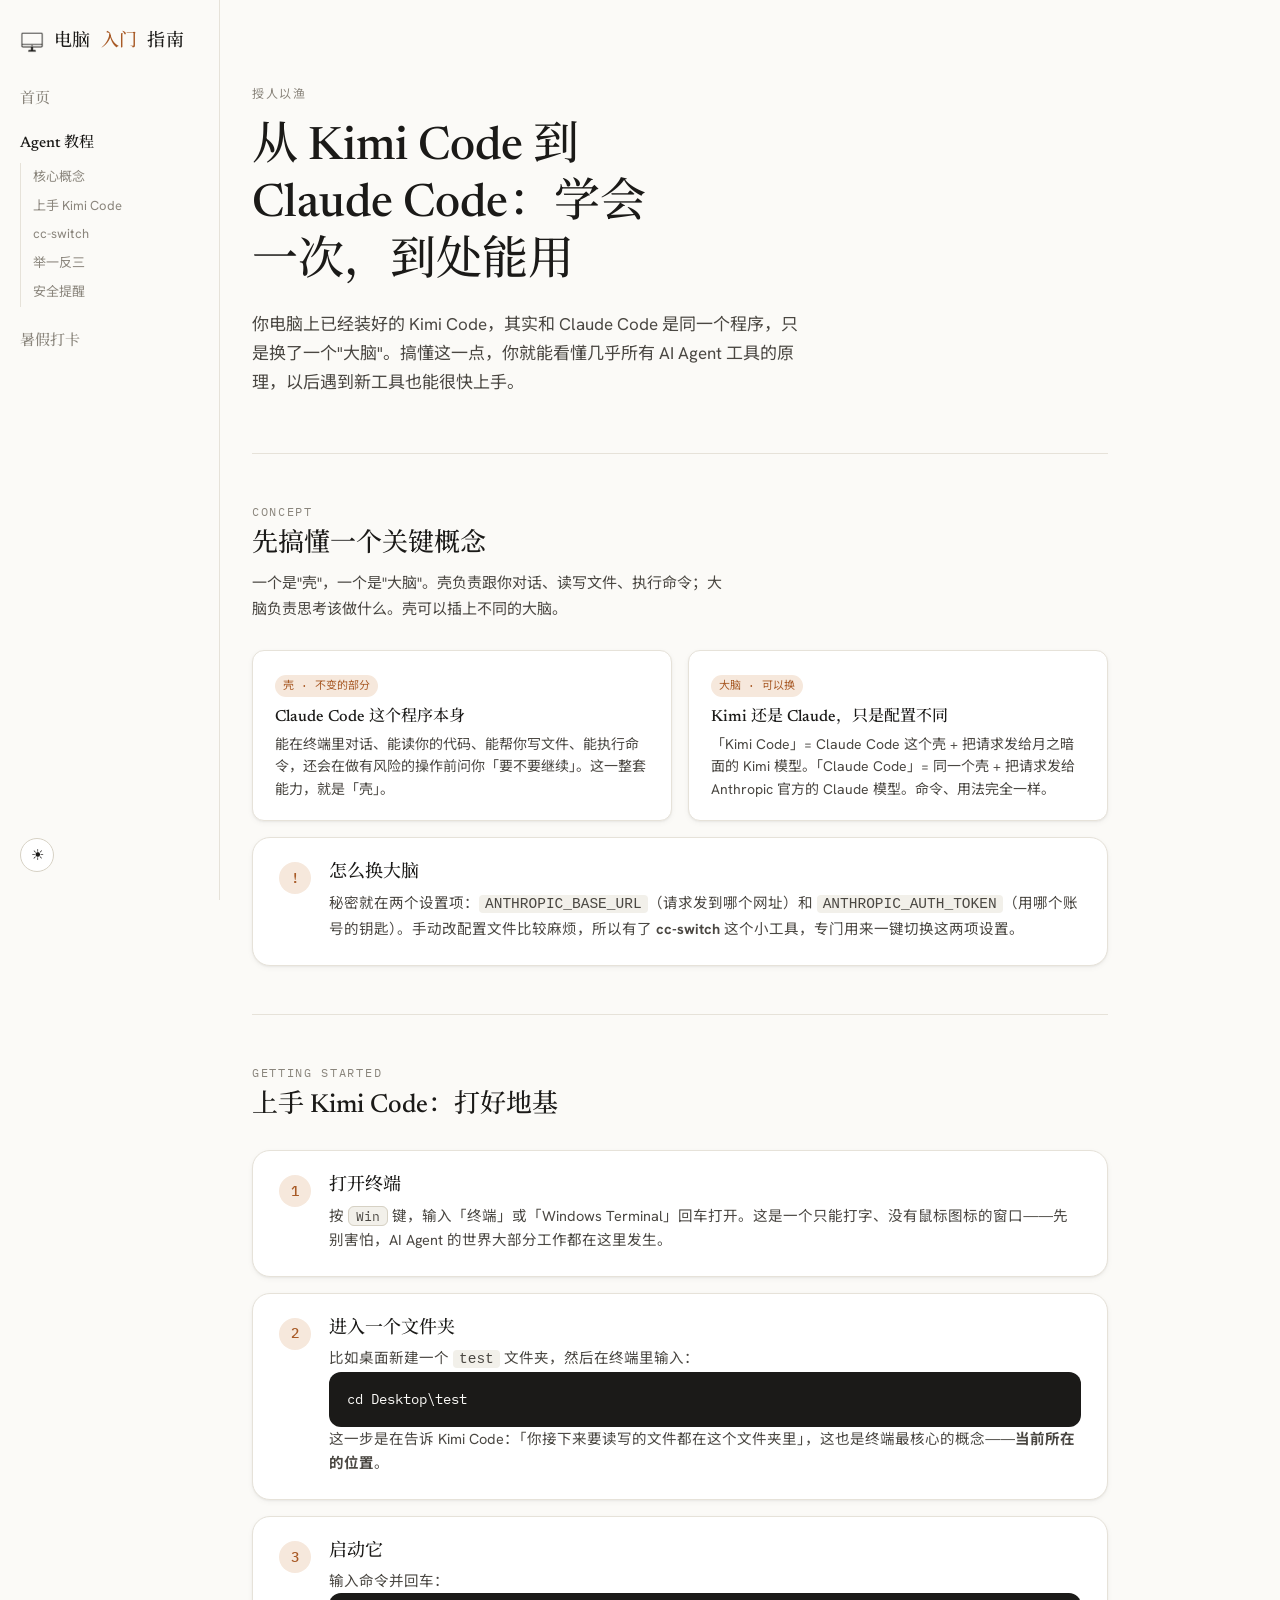
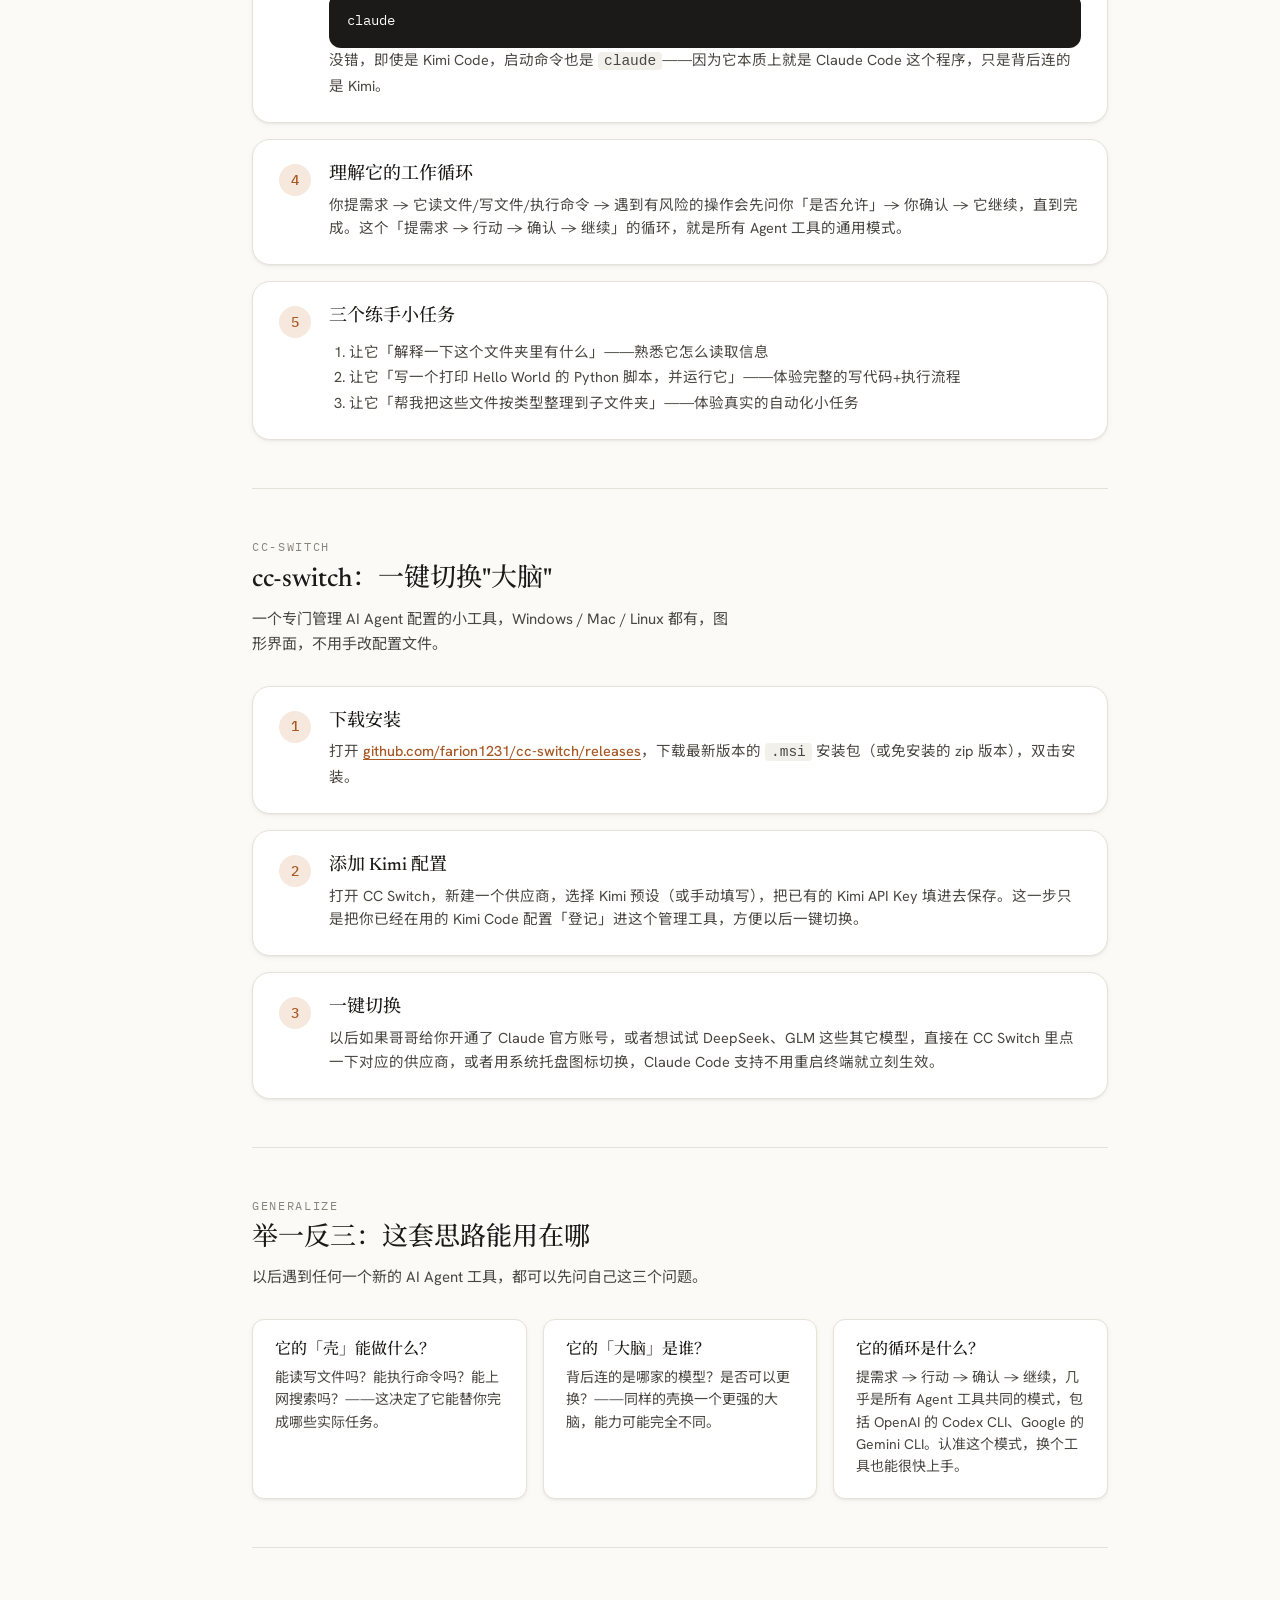
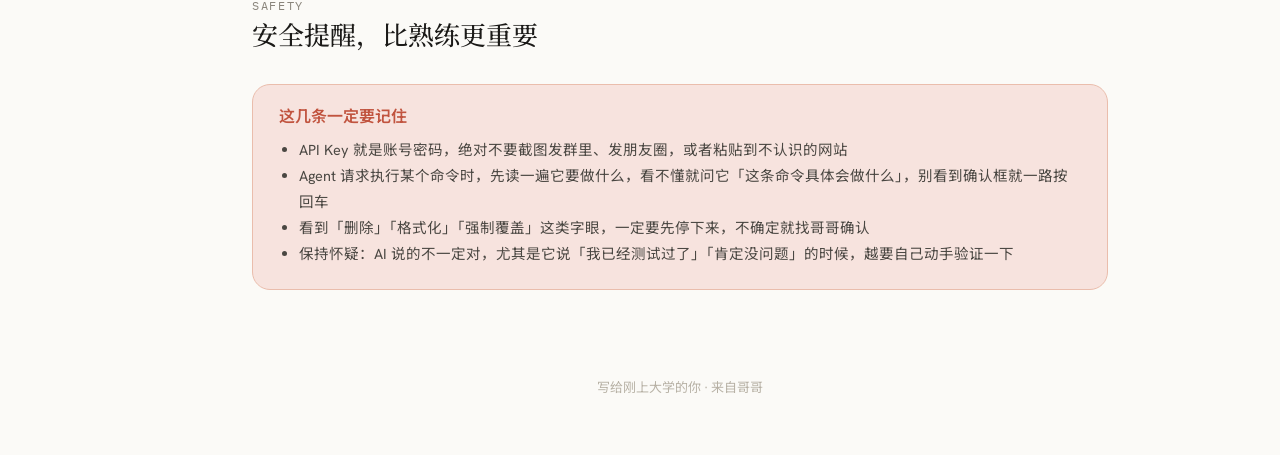
==== commit e639ddad: "Redesign navigation as a left sidebar grouping pages, with per-page subsections; set two rewards to " ====
--- a/agent.html
+++ b/agent.html
@@ -20,22 +20,31 @@
 </head>
 <body>
 
-<header>
-  <div class="header-inner">
-    <a class="brand" href="index.html"><img src="logo.png" width="26" height="24" alt="电脑" role="presentation">电脑 <span>入门</span> 指南</a>
-    <nav>
-      <a href="index.html">首页</a>
-      <a href="#concept">核心概念</a>
-      <a href="#kimi">上手 Kimi Code</a>
-      <a href="#ccswitch">cc-switch</a>
-      <a href="#generalize">举一反三</a>
-      <a href="#safety">安全提醒</a>
-      <a href="homework.html">暑假打卡</a>
-    </nav>
-    <button class="theme-btn" id="themeBtn" aria-label="切换深浅色模式">☀</button>
-  </div>
-</header>
-
+<div class="shell">
+<aside class="sidebar">
+  <a class="brand" href="index.html"><img src="logo.png" width="24" height="22" alt="电脑" role="presentation">电脑 <span>入门</span> 指南</a>
+  <nav class="sidenav">
+    <div class="sidenav-page">
+      <a href="index.html" class="sidenav-page-link">首页</a>
+    </div>
+    <div class="sidenav-page">
+      <a href="agent.html" class="sidenav-page-link active">Agent 教程</a>
+      <div class="sidenav-subs">
+        <a href="#concept">核心概念</a>
+        <a href="#kimi">上手 Kimi Code</a>
+        <a href="#ccswitch">cc-switch</a>
+        <a href="#generalize">举一反三</a>
+        <a href="#safety">安全提醒</a>
+      </div>
+    </div>
+    <div class="sidenav-page">
+      <a href="homework.html" class="sidenav-page-link">暑假打卡</a>
+    </div>
+  </nav>
+  <button class="theme-btn" id="themeBtn" aria-label="切换深浅色模式">☀</button>
+</aside>
+
+<main class="content">
 <div class="container">
   <section class="hero">
     <span class="eyebrow">授人以渔</span>
@@ -194,6 +203,8 @@
   <footer>
     <p>写给刚上大学的你 · 来自哥哥</p>
   </footer>
+</div>
+</main>
 </div>
 
 <script>
--- a/style.css
+++ b/style.css
@@ -33,21 +33,49 @@
 h1,h2,h3{font-family:var(--font-serif); color:var(--ink); font-weight:500; line-height:1.25; margin:0}
 p{margin:0}
 a{color:inherit}
-.container{max-width:var(--page-max); margin:0 auto; padding:0 24px}
+.container{max-width:var(--page-max); padding:0 32px}
+.content{flex:1; min-width:0; padding-top:8px}
 
-header{position:sticky; top:0; z-index:10; background:color-mix(in srgb, var(--paper) 88%, transparent); backdrop-filter:blur(8px); border-bottom:1px solid var(--line)}
-.header-inner{display:flex; align-items:center; justify-content:space-between; padding:16px 24px; max-width:var(--page-max); margin:0 auto; gap:16px}
-.brand{display:inline-flex; align-items:center; gap:10px; font-family:var(--font-serif); font-size:19px; font-weight:500; color:var(--ink); letter-spacing:.02em; text-decoration:none; flex:none}
+.shell{display:flex; align-items:flex-start; min-height:100vh}
+.sidebar{
+  flex:none; width:220px; padding:28px 20px; position:sticky; top:0; height:100vh; overflow-y:auto;
+  border-right:1px solid var(--line); display:flex; flex-direction:column; gap:26px;
+}
+.brand{display:inline-flex; align-items:center; gap:10px; font-family:var(--font-serif); font-size:18px; font-weight:500; color:var(--ink); letter-spacing:.02em; text-decoration:none; flex:none}
 .brand span{color:var(--accent-ink)}
-.brand img{flex:none; display:block; width:26px; height:auto}
+.brand img{flex:none; display:block; width:24px; height:auto}
 [data-theme=dark] .brand img{filter:invert(1) brightness(1.6)}
-nav{display:flex; gap:20px; flex-wrap:wrap}
-nav a{font-size:14px; color:var(--ink-mute); text-decoration:none; transition:color .15s; white-space:nowrap}
-nav a:hover, nav a.active{color:var(--accent-ink)}
+
+.sidenav{display:flex; flex-direction:column; gap:4px; flex:1}
+.sidenav-page{margin-bottom:6px}
+.sidenav-page-link{
+  display:block; font-family:var(--font-serif); font-size:15px; font-weight:500;
+  color:var(--ink-mute); text-decoration:none; padding:5px 0;
+}
+.sidenav-page-link.active{color:var(--ink)}
+.sidenav-subs{
+  display:flex; flex-direction:column; padding-left:12px; margin:2px 0 8px;
+  border-left:1px solid var(--line);
+}
+.sidenav-subs a{font-size:13px; color:var(--ink-mute); text-decoration:none; padding:4px 0; transition:color .15s}
+.sidenav-subs a:hover{color:var(--accent-ink)}
+
 .theme-btn{
   border:1px solid var(--line-strong); background:var(--paper-raised); color:var(--ink);
   width:34px; height:34px; border-radius:var(--radius-pill); cursor:pointer; flex:none;
   display:flex; align-items:center; justify-content:center; font-size:15px;
+}
+
+@media (max-width: 780px){
+  .shell{flex-direction:column}
+  .sidebar{
+    width:100%; height:auto; position:static; border-right:none; border-bottom:1px solid var(--line);
+    flex-direction:row; align-items:center; flex-wrap:wrap; gap:16px; padding:16px 20px;
+  }
+  .sidenav{flex-direction:row; flex-wrap:wrap; gap:2px 16px}
+  .sidenav-page{margin-bottom:0}
+  .sidenav-subs{display:none}
+  .container{padding:0 20px}
 }
 
 .hero{padding:72px 0 56px}
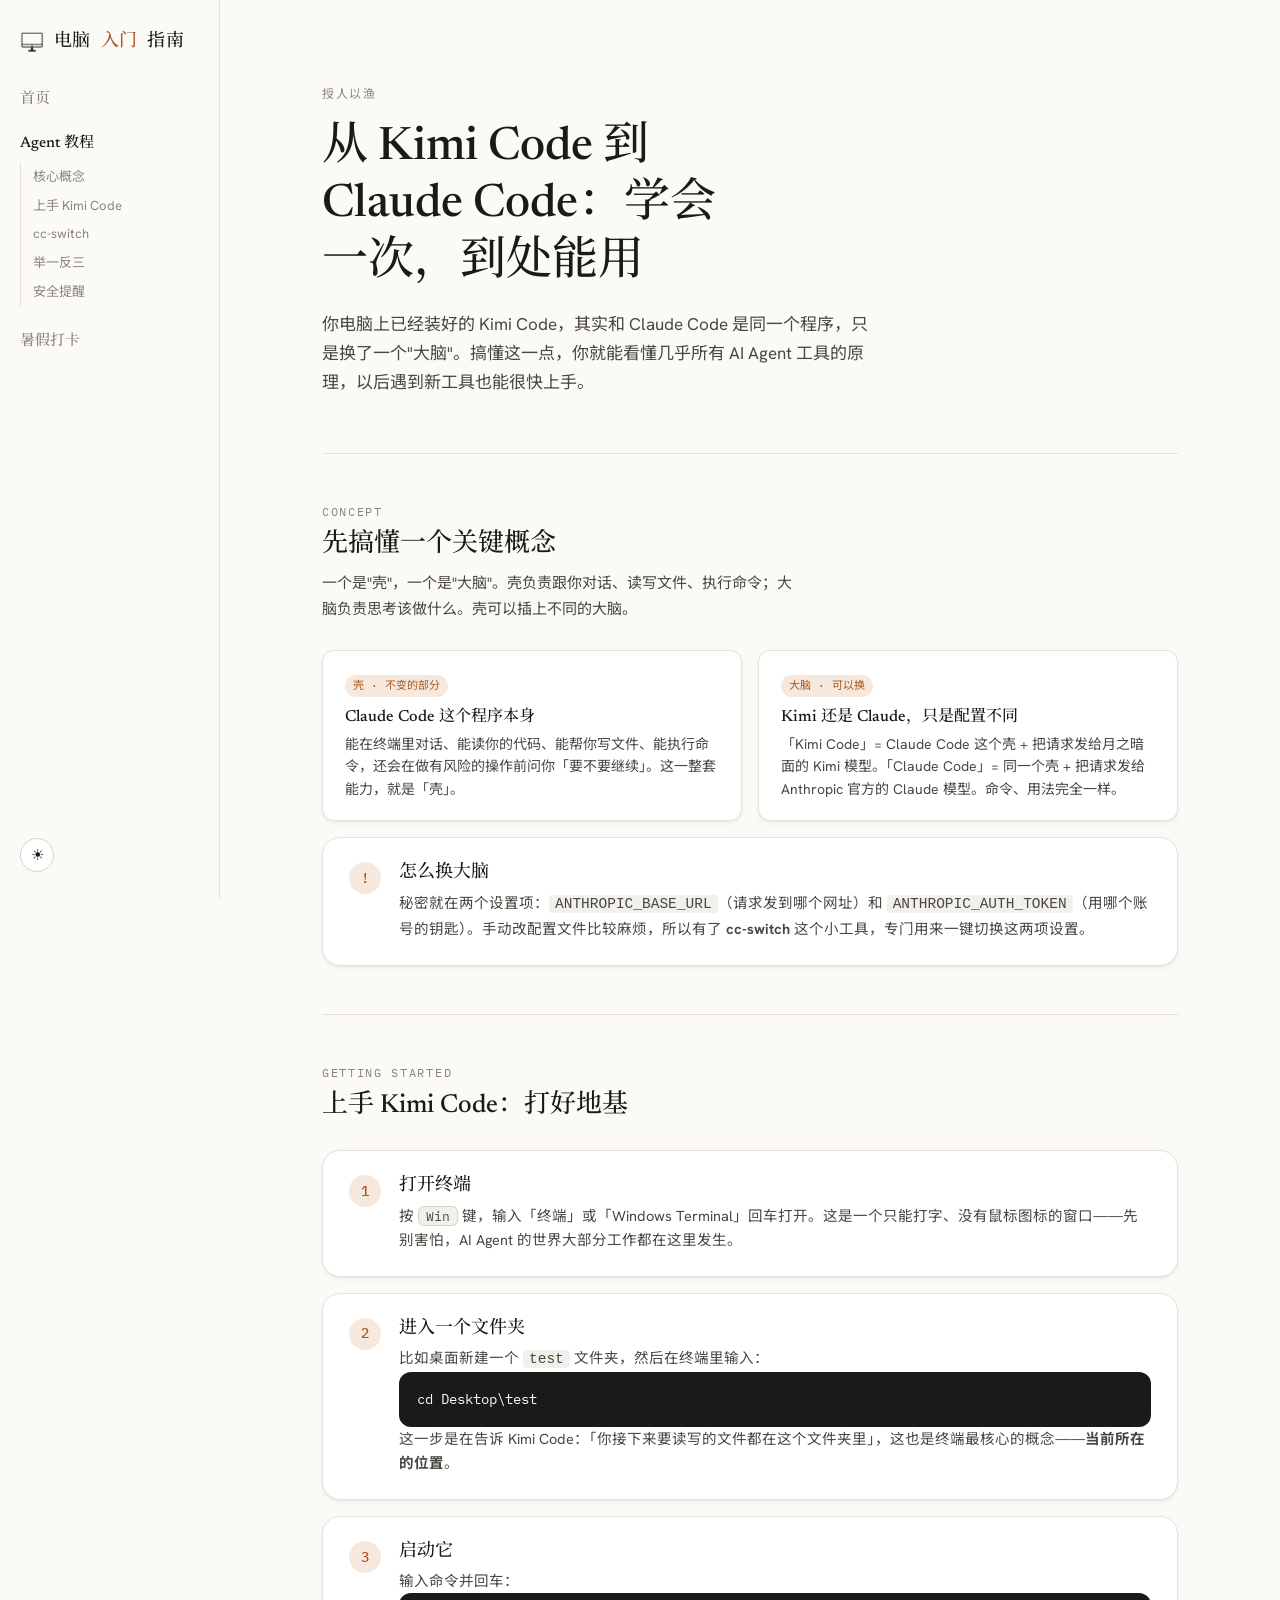
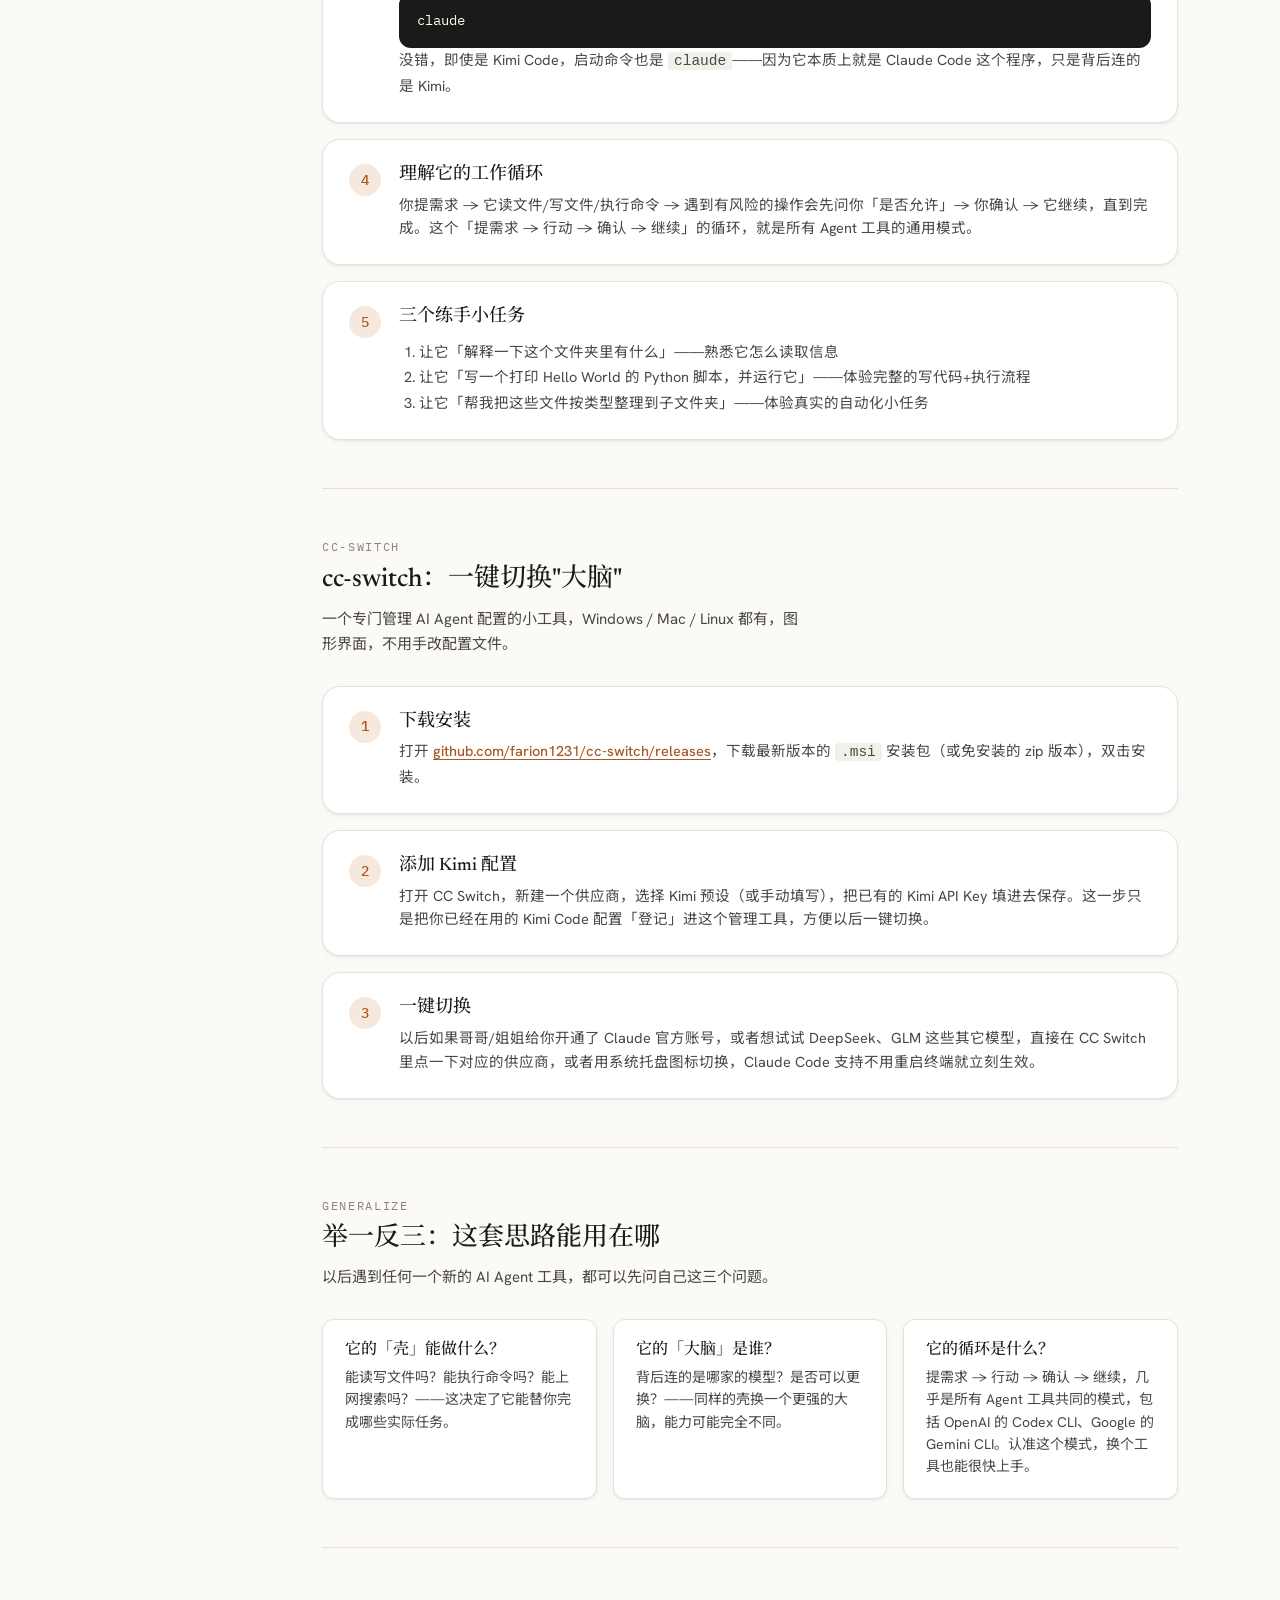
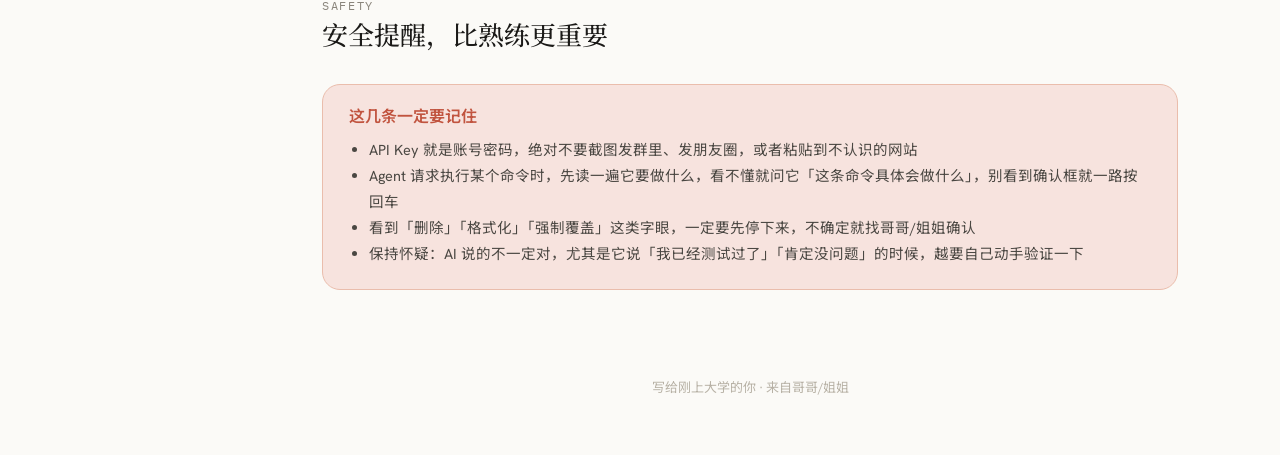
==== commit a8479eb6: "Lower Python checkpoint bar to loops-only; make supervisor language gender-neutral (哥哥/姐姐)" ====
--- a/agent.html
+++ b/agent.html
@@ -156,7 +156,7 @@
         <div class="stage-num">3</div>
         <div>
           <h3>一键切换</h3>
-          <p>以后如果哥哥给你开通了 Claude 官方账号，或者想试试 DeepSeek、GLM 这些其它模型，直接在 CC Switch 里点一下对应的供应商，或者用系统托盘图标切换，Claude Code 支持不用重启终端就立刻生效。</p>
+          <p>以后如果哥哥/姐姐给你开通了 Claude 官方账号，或者想试试 DeepSeek、GLM 这些其它模型，直接在 CC Switch 里点一下对应的供应商，或者用系统托盘图标切换，Claude Code 支持不用重启终端就立刻生效。</p>
         </div>
       </div>
     </div>
@@ -194,14 +194,14 @@
       <ul>
         <li>API Key 就是账号密码，绝对不要截图发群里、发朋友圈，或者粘贴到不认识的网站</li>
         <li>Agent 请求执行某个命令时，先读一遍它要做什么，看不懂就问它「这条命令具体会做什么」，别看到确认框就一路按回车</li>
-        <li>看到「删除」「格式化」「强制覆盖」这类字眼，一定要先停下来，不确定就找哥哥确认</li>
+        <li>看到「删除」「格式化」「强制覆盖」这类字眼，一定要先停下来，不确定就找哥哥/姐姐确认</li>
         <li>保持怀疑：AI 说的不一定对，尤其是它说「我已经测试过了」「肯定没问题」的时候，越要自己动手验证一下</li>
       </ul>
     </div>
   </section>
 
   <footer>
-    <p>写给刚上大学的你 · 来自哥哥</p>
+    <p>写给刚上大学的你 · 来自哥哥/姐姐</p>
   </footer>
 </div>
 </main>
--- a/style.css
+++ b/style.css
@@ -33,7 +33,7 @@
 h1,h2,h3{font-family:var(--font-serif); color:var(--ink); font-weight:500; line-height:1.25; margin:0}
 p{margin:0}
 a{color:inherit}
-.container{max-width:var(--page-max); padding:0 32px}
+.container{max-width:var(--page-max); margin:0 auto; padding:0 32px}
 .content{flex:1; min-width:0; padding-top:8px}
 
 .shell{display:flex; align-items:flex-start; min-height:100vh}
